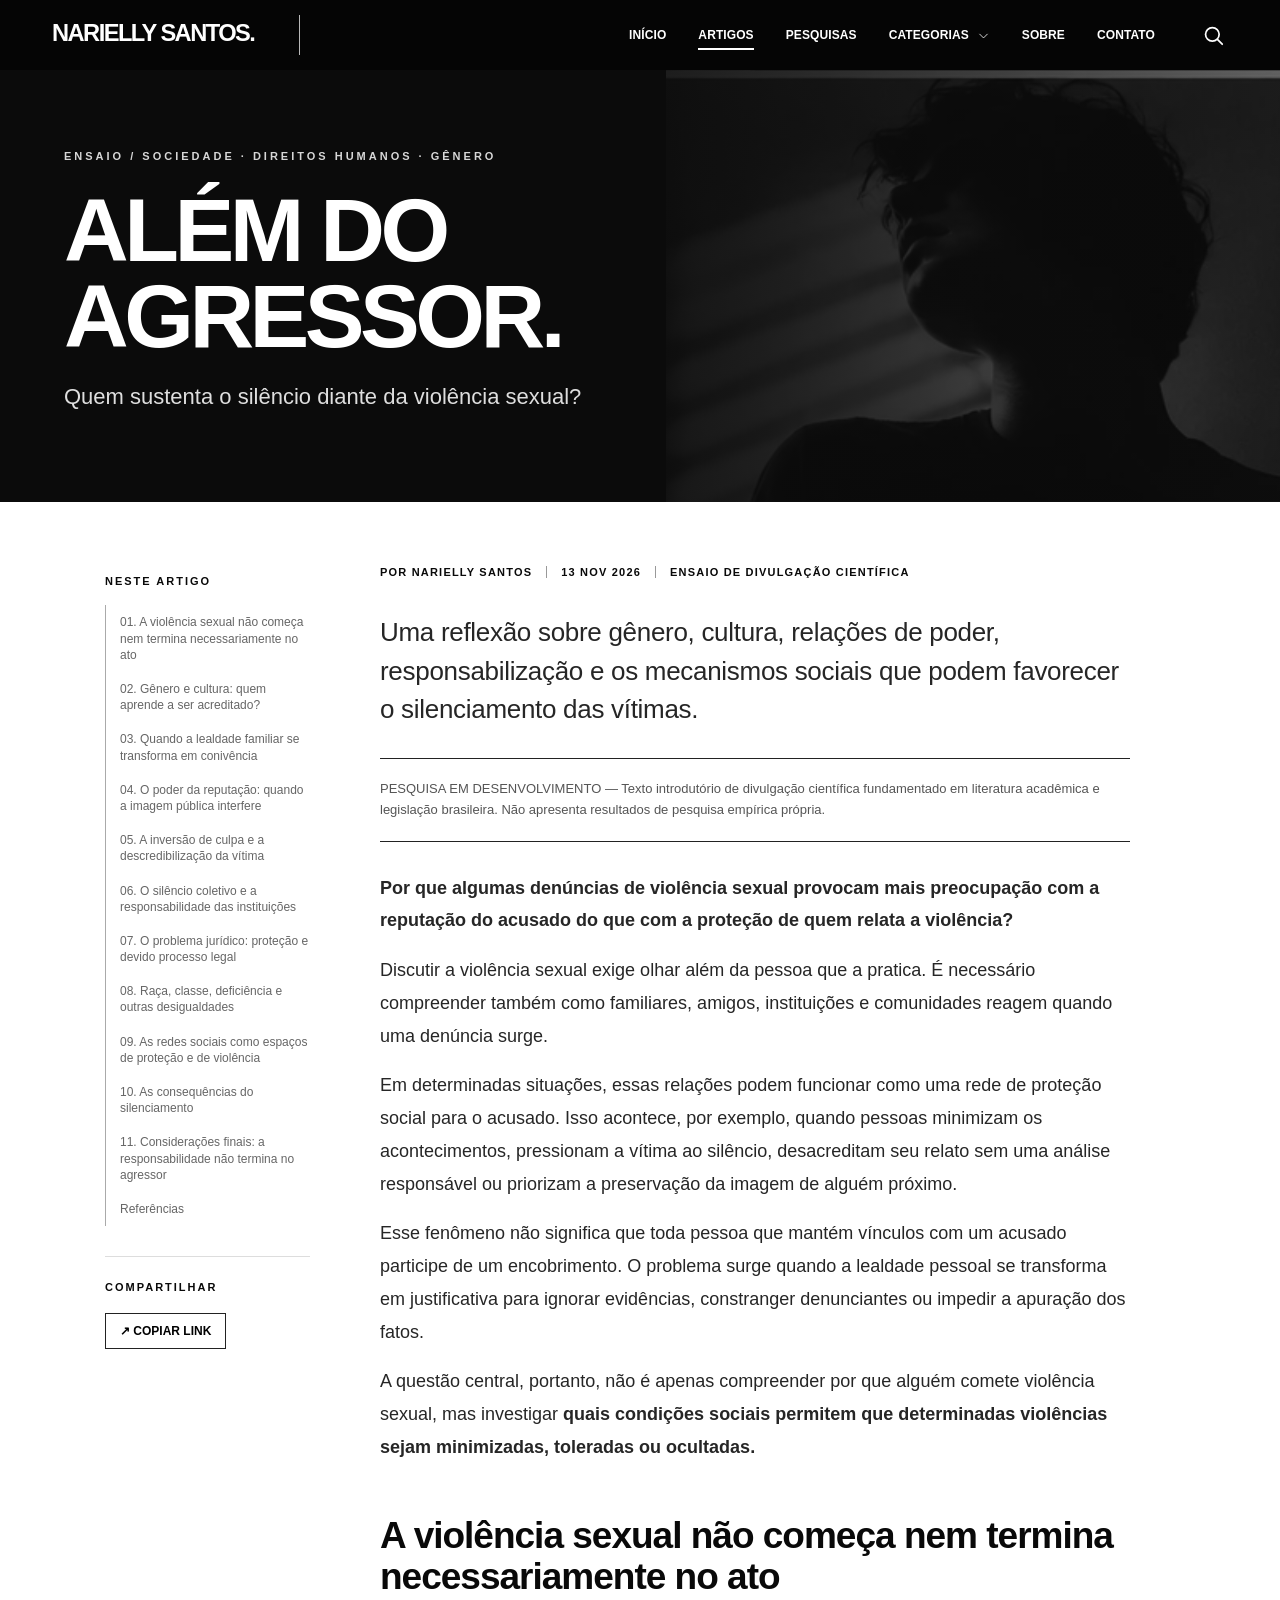
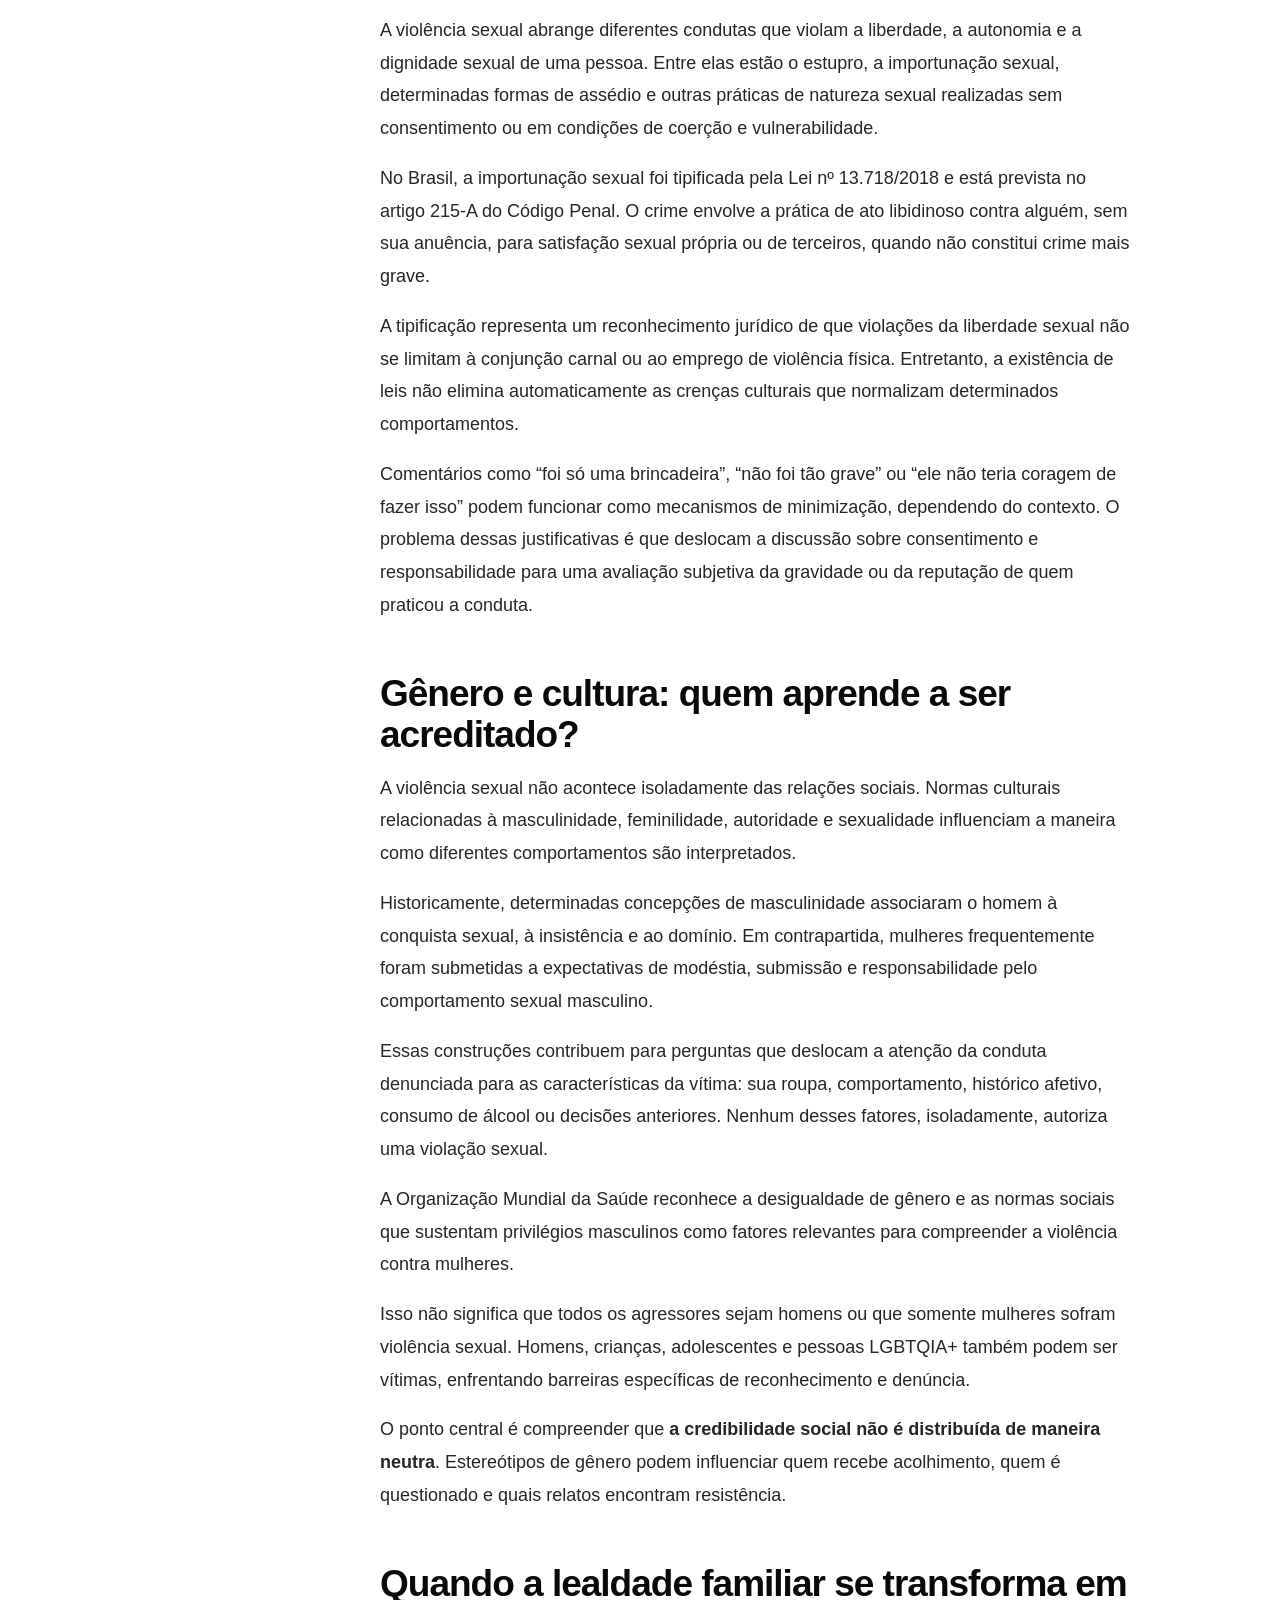
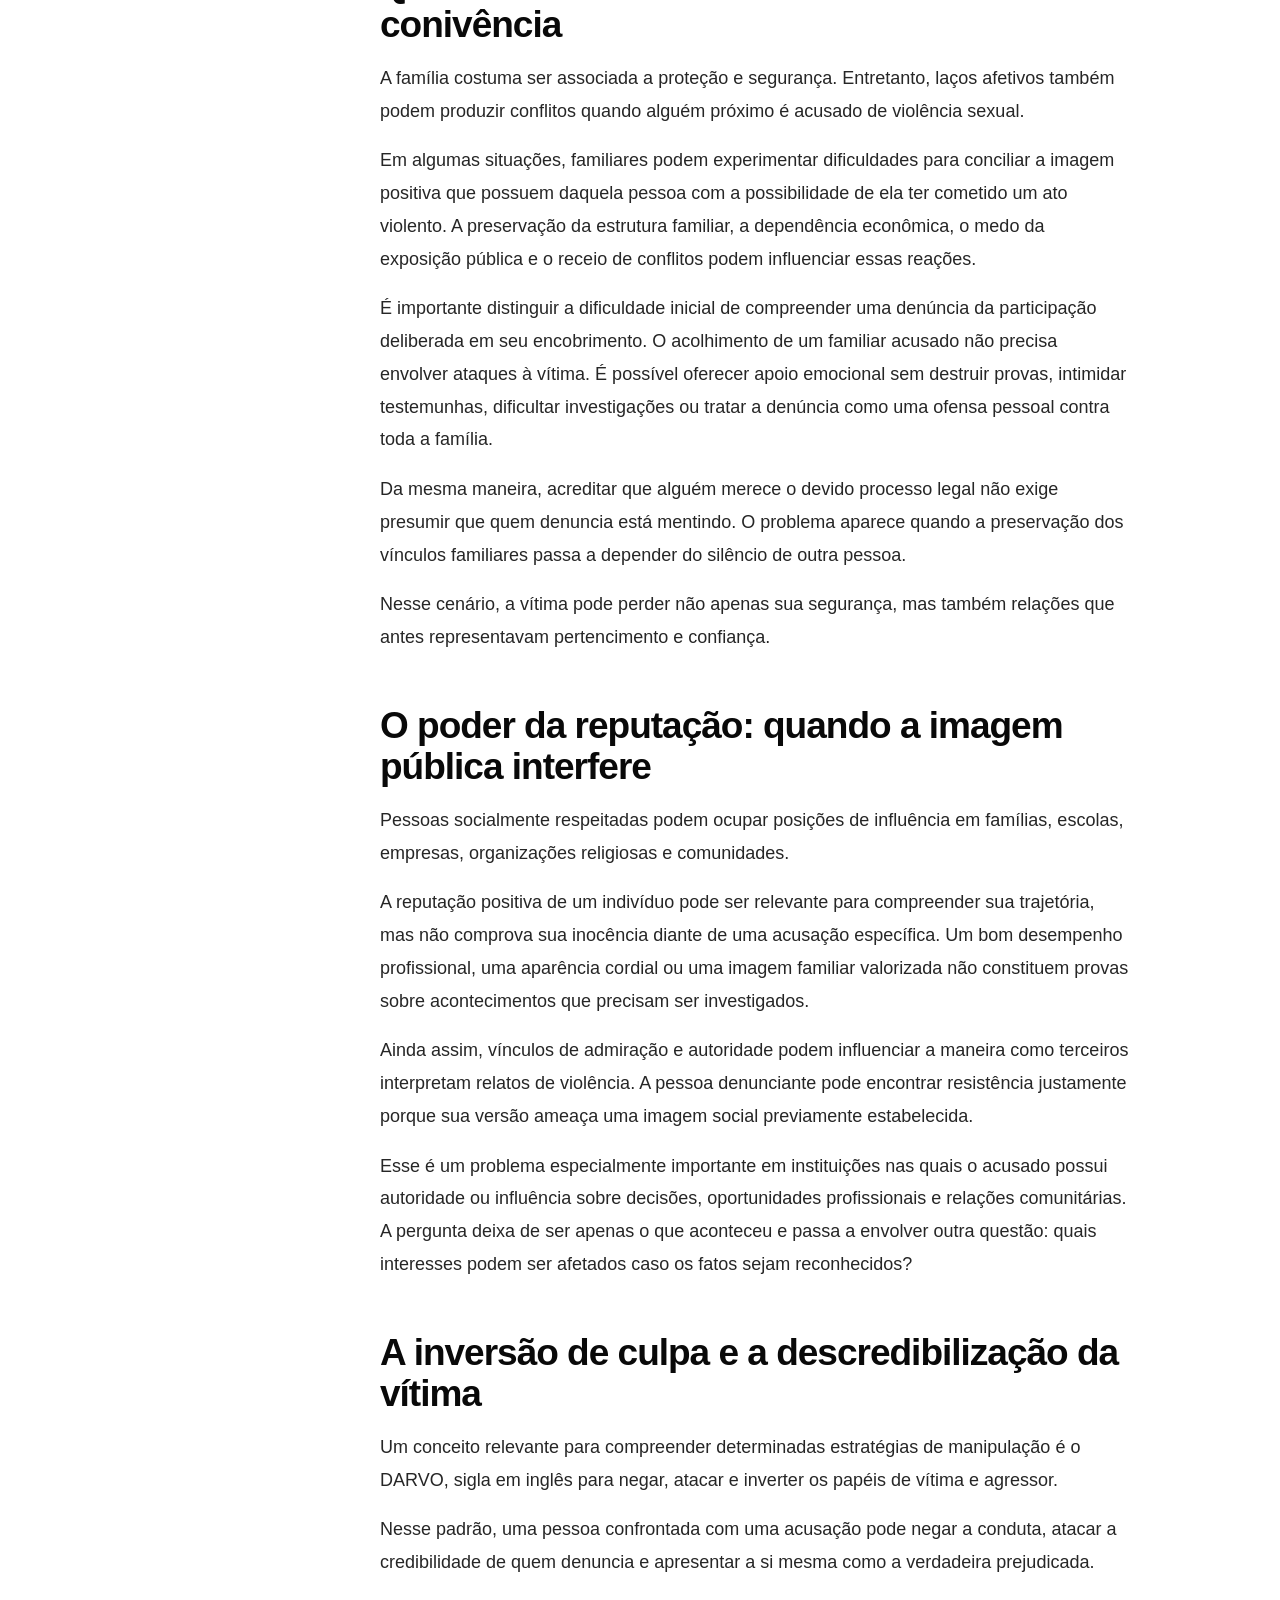
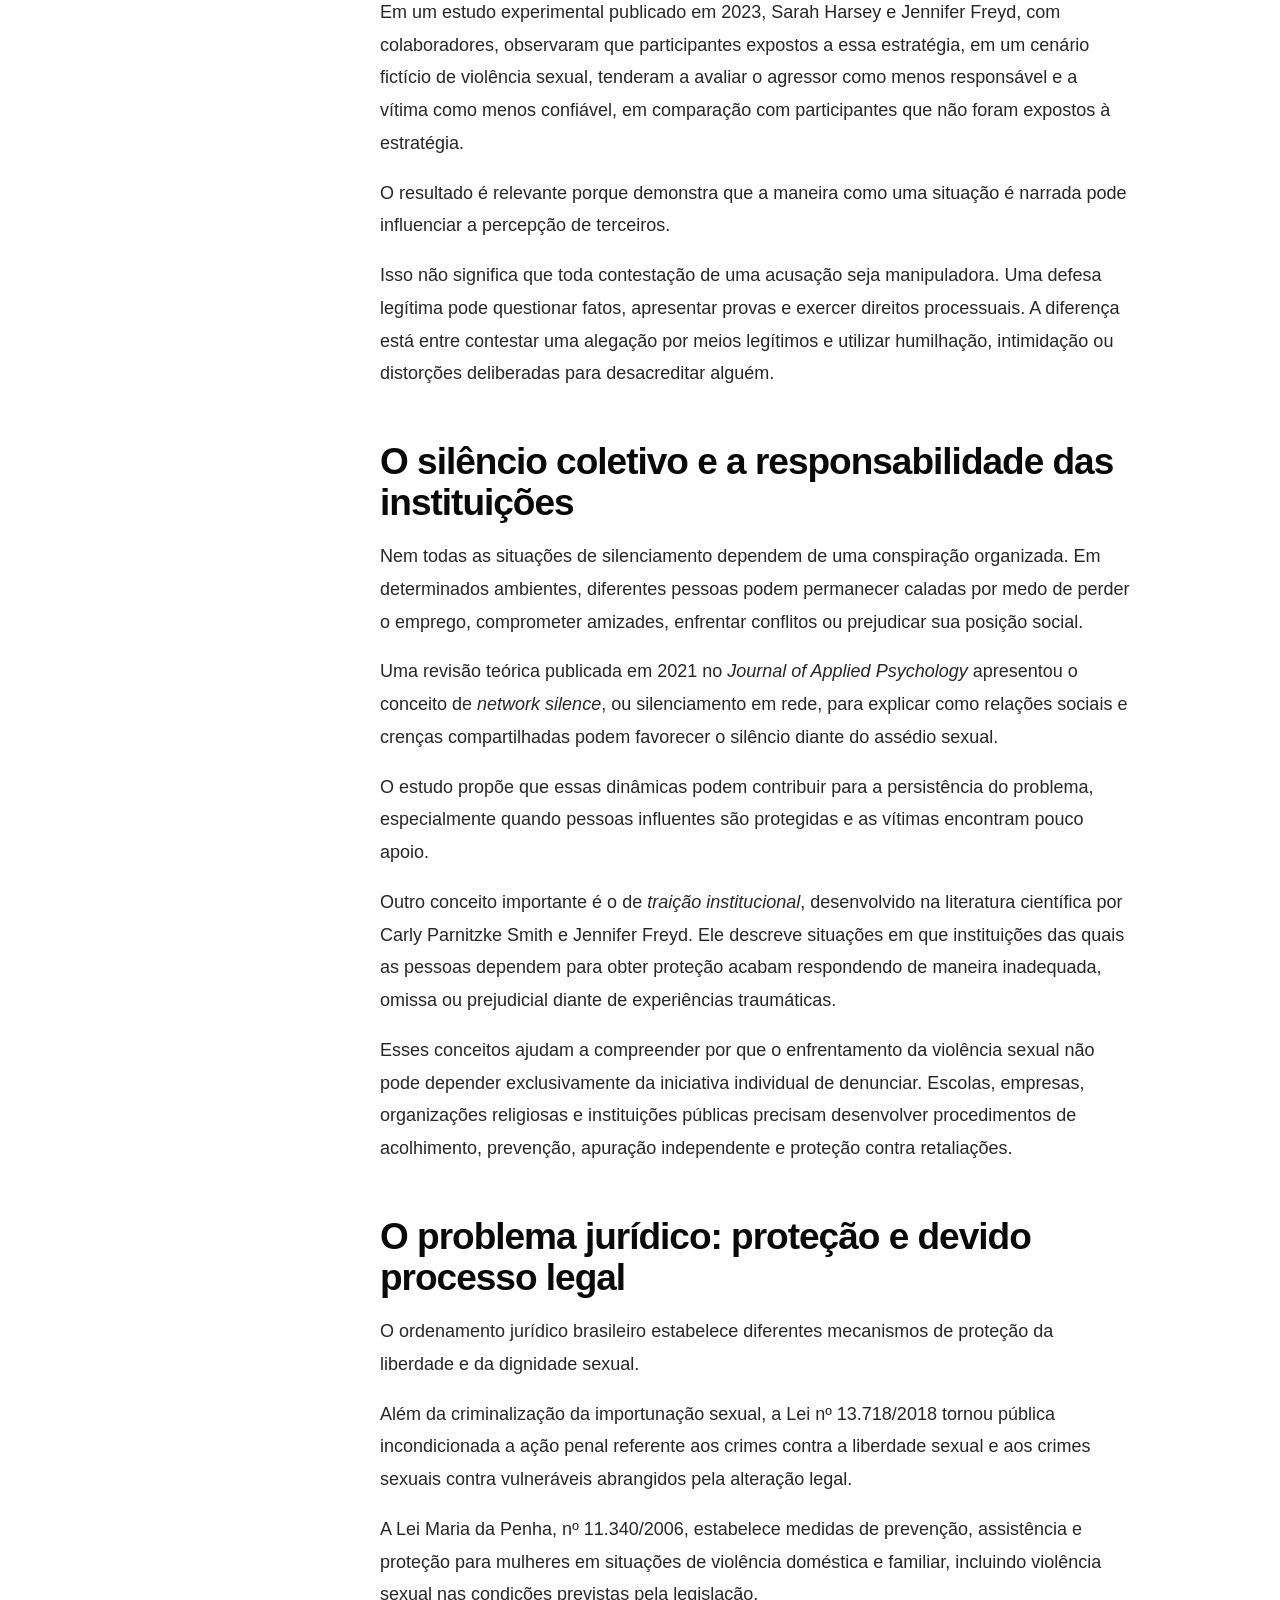
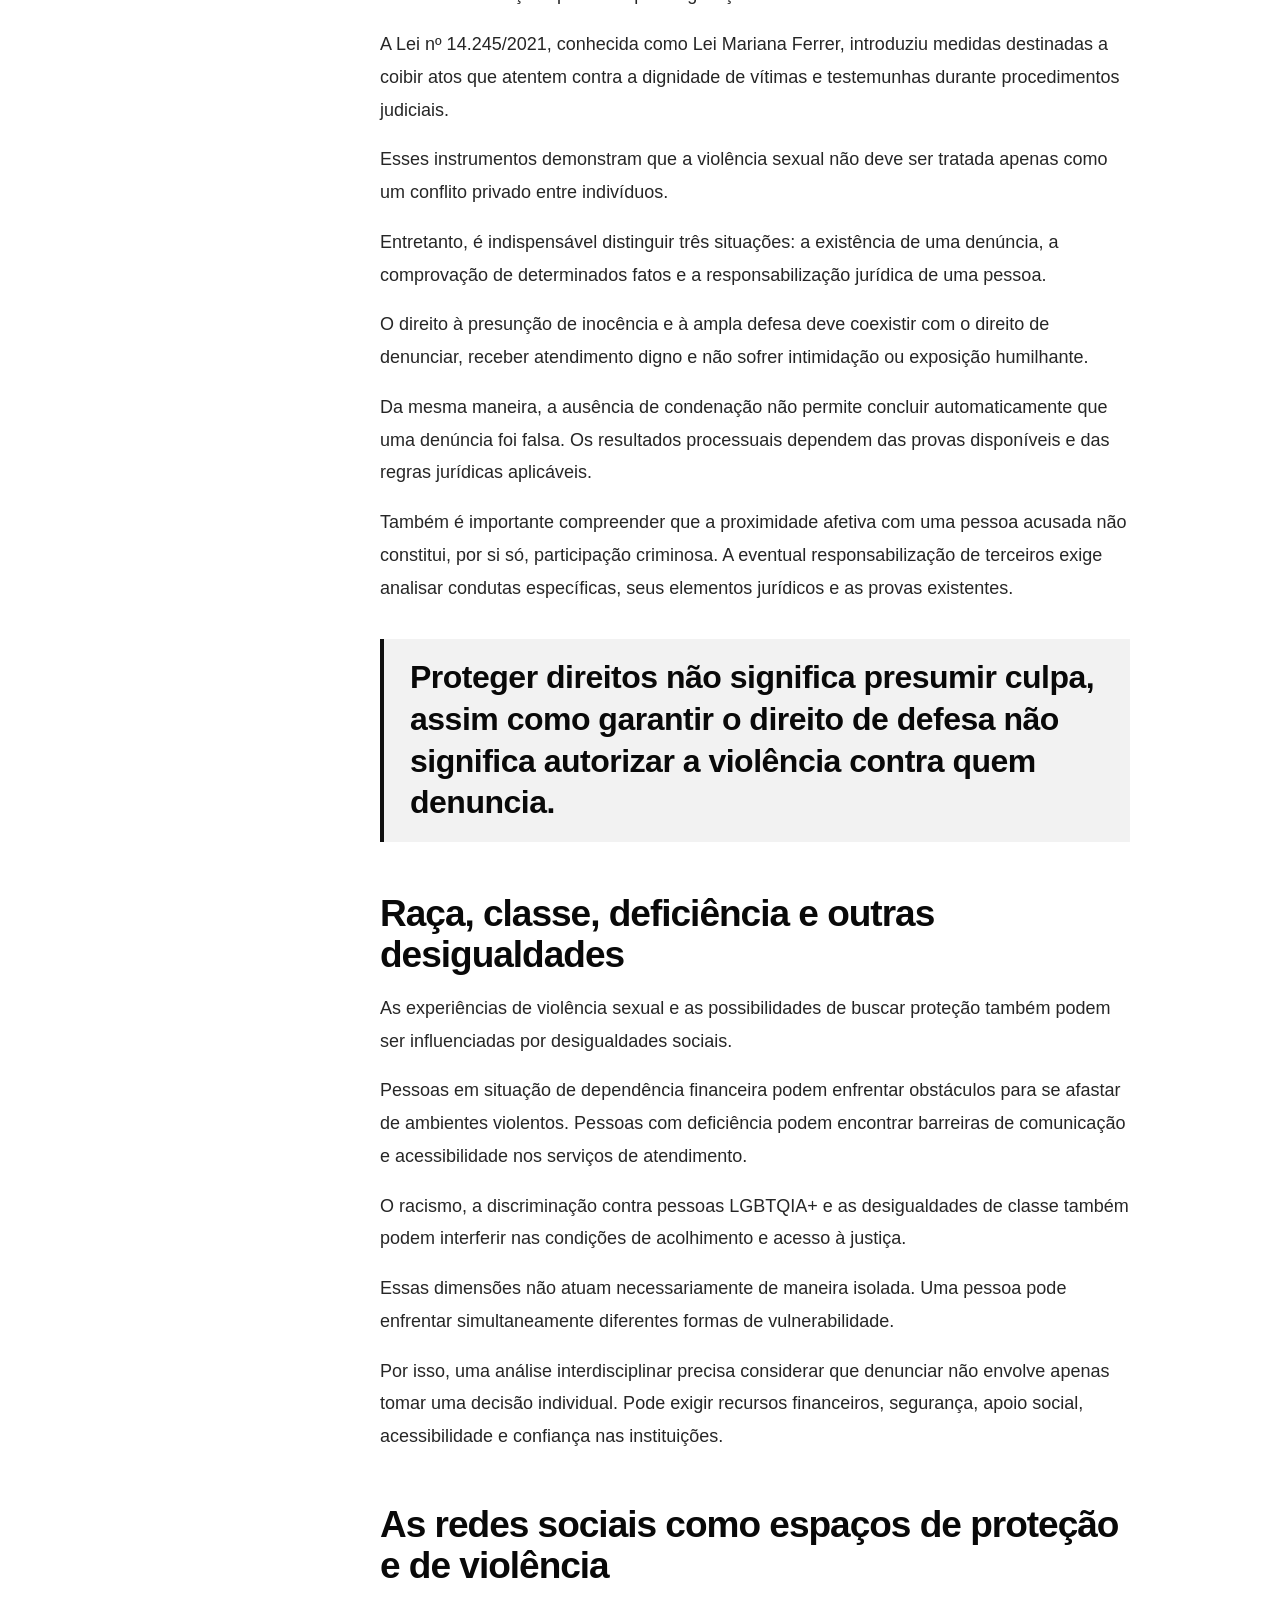
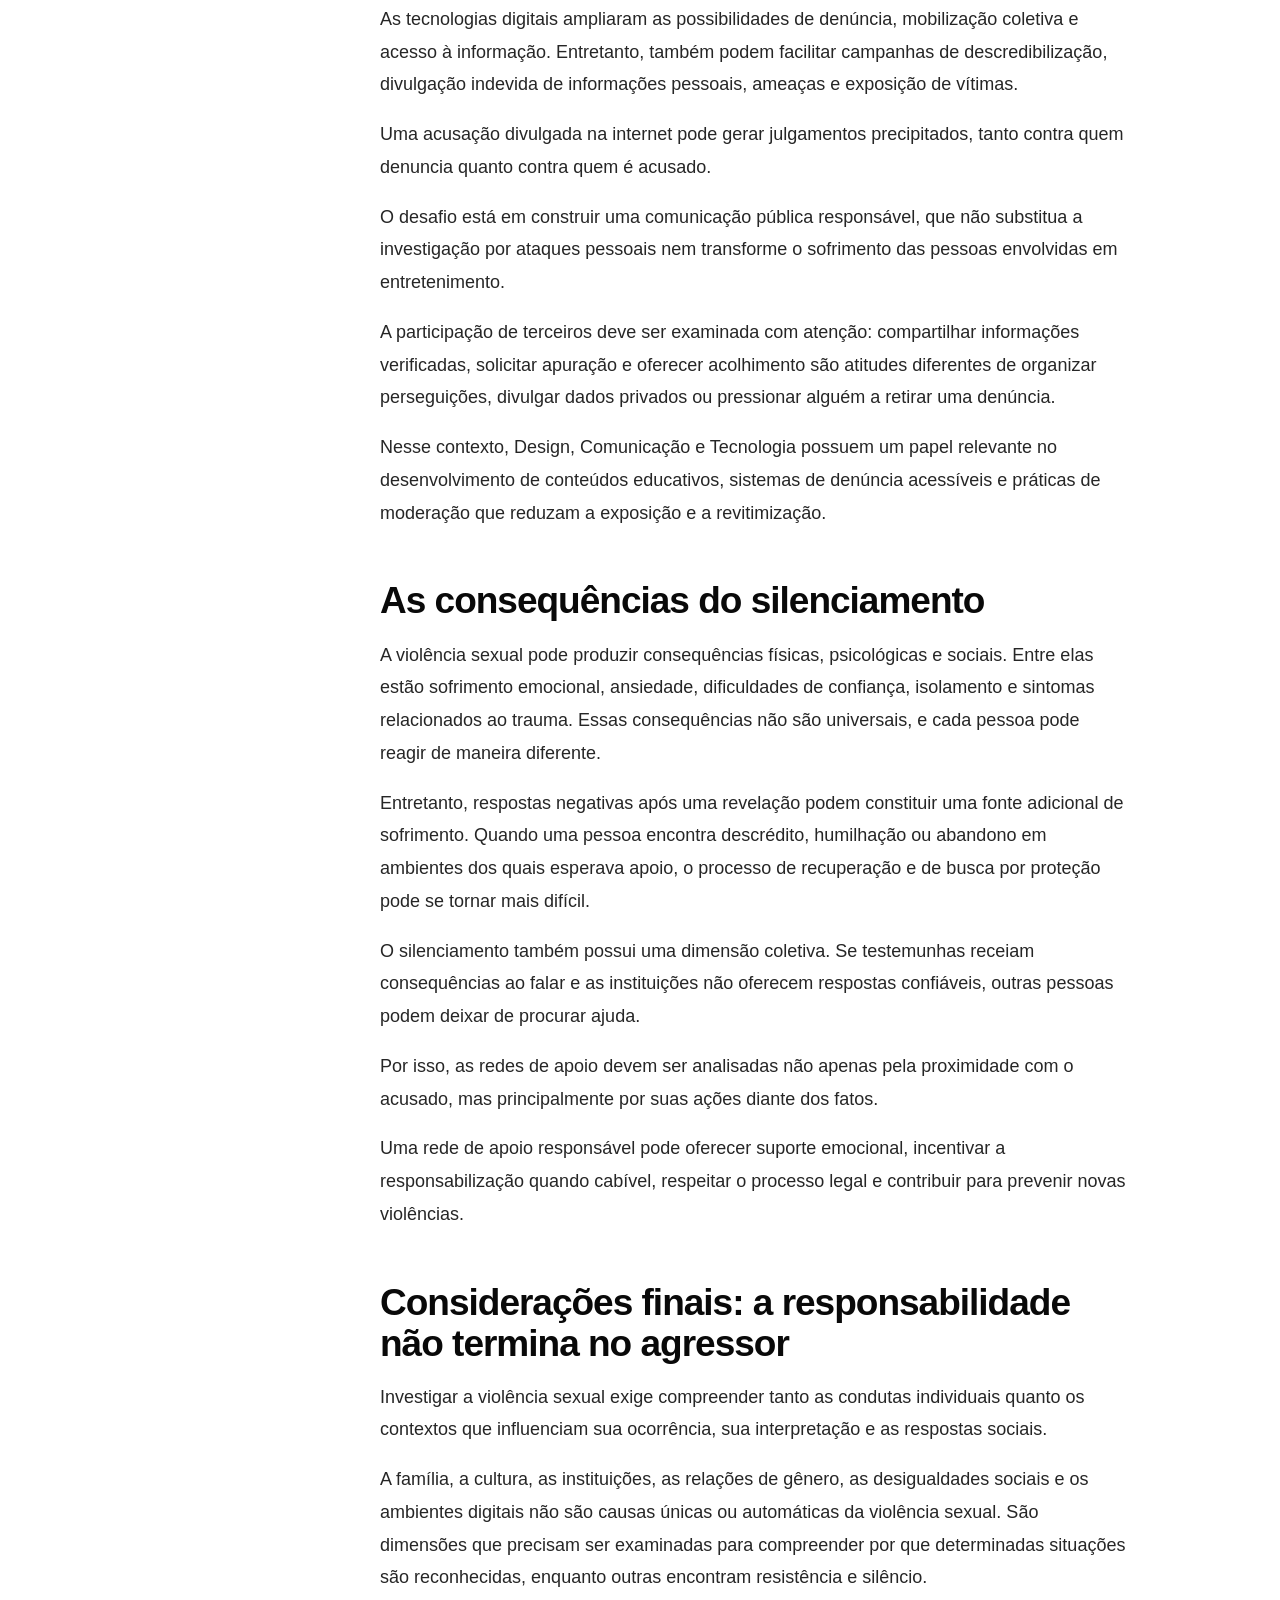
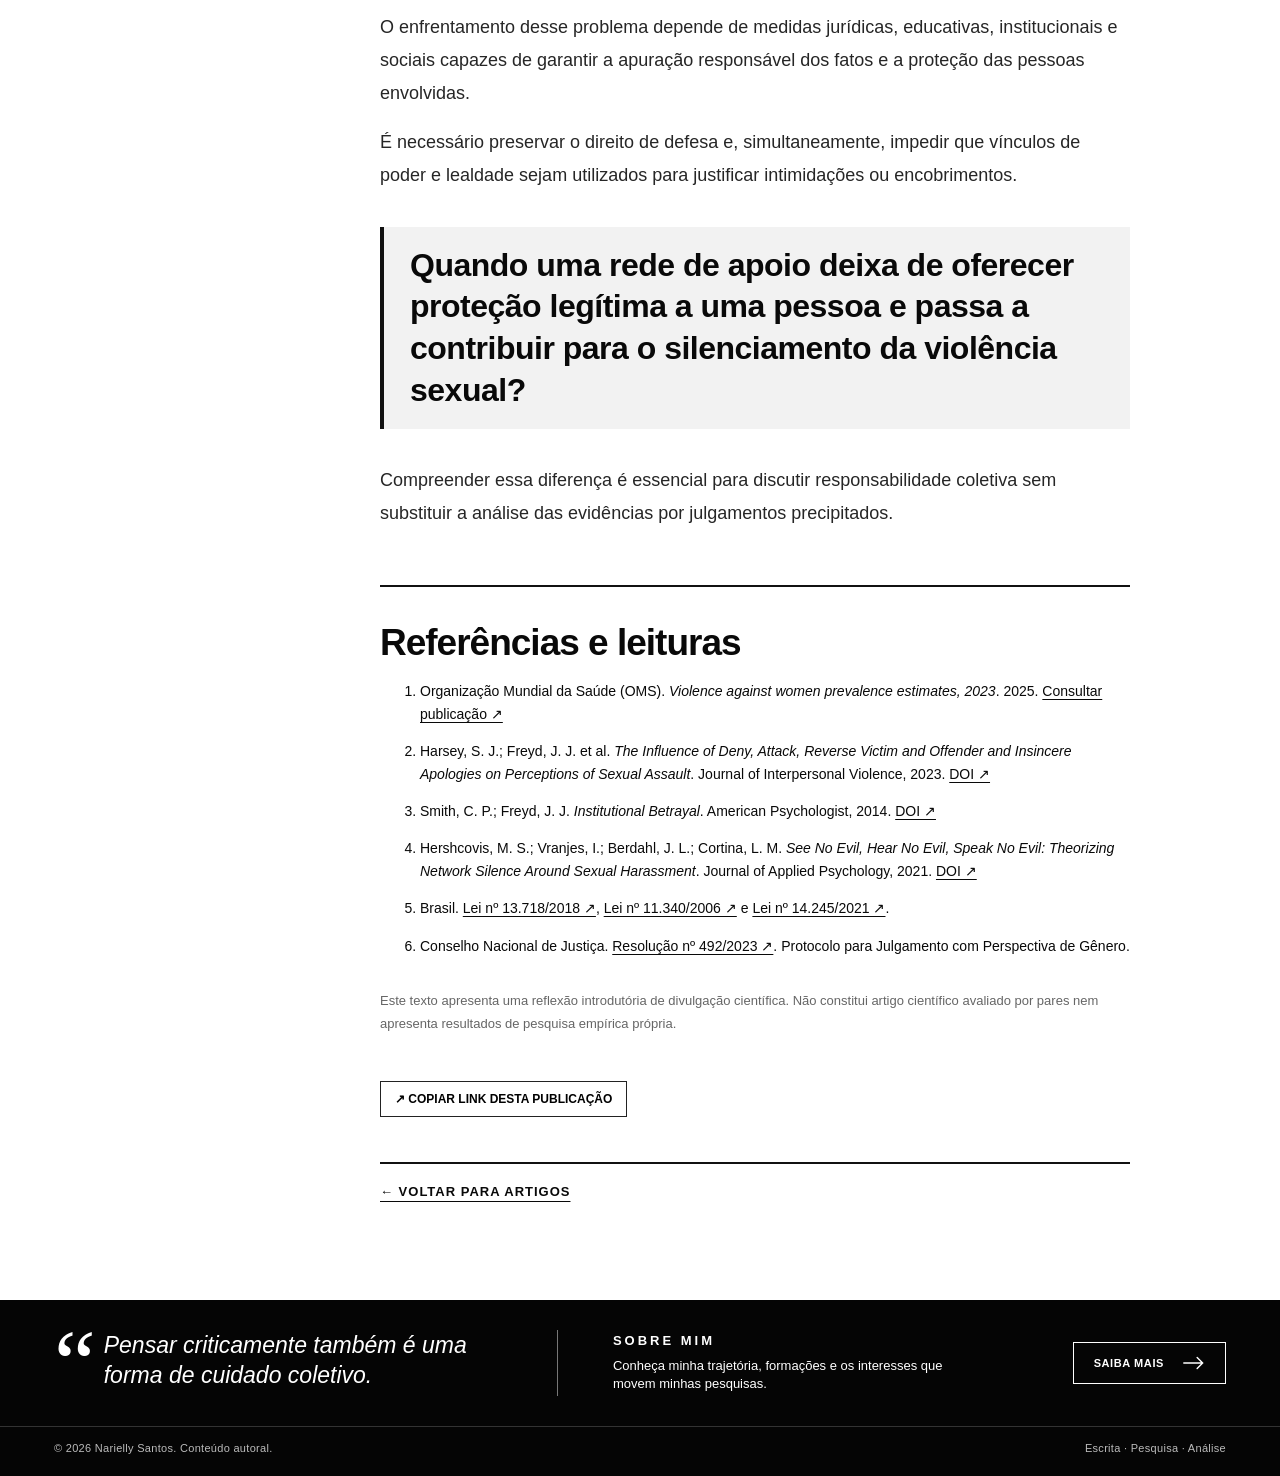
==== index.html @ 36451a7d "Add files via upload" ====
<!DOCTYPE html>

<html lang="pt-BR"><head><meta charset="utf-8"/><meta content="width=device-width, initial-scale=1" name="viewport"/>
<meta content="Ensaio autoral sobre violência sexual, gênero, cultura, redes sociais de conivência, silenciamento e direitos humanos." name="description"/><meta content="#050505" name="theme-color"/>
<meta content="article" property="og:type"/><meta content="Além do agressor: quem sustenta o silêncio? — Narielly Santos" property="og:title"/><meta content="Ensaio autoral sobre violência sexual, gênero, cultura, redes sociais de conivência, silenciamento e direitos humanos." property="og:description"/>
<title>Além do agressor: quem sustenta o silêncio? — Narielly Santos</title><link href="../../assets/style.css" rel="stylesheet"/>
</head><body data-root="../../"><a class="skip-link" href="#main">Pular para o conteúdo</a>
<header class="site-header"><div class="header-inner"><a aria-label="Narielly Santos, página inicial" class="brand" href="../../index.html">NARIELLY SANTOS.</a>
<nav aria-label="Navegação principal" class="main-nav" data-nav=""><a href="../../index.html">INÍCIO</a>
<a aria-current="page" class="active" href="../../artigos/index.html">ARTIGOS</a>
<a href="../../pesquisas/index.html">PESQUISAS</a>
<div class="nav-dropdown"><button aria-expanded="false" aria-label="Abrir categorias" data-dropdown-toggle="" type="button">CATEGORIAS <svg aria-hidden="true" fill="none" stroke="currentColor" viewbox="0 0 16 16"><path d="m3 6 5 5 5-5"></path></svg></button>
<div class="dropdown-menu"><a href="../../artigos/index.html?tema=sociedade">SOCIEDADE</a><a href="../../artigos/index.html?tema=comportamento">COMPORTAMENTO</a><a href="../../artigos/index.html?tema=tecnologia">TECNOLOGIA</a><a href="../../artigos/index.html?tema=educacao">EDUCAÇÃO</a><a href="../../artigos/index.html?tema=direitos-humanos">DIREITOS HUMANOS</a></div></div>
<a href="../../sobre/index.html">SOBRE</a><a href="../../contato/index.html">CONTATO</a></nav>
<div class="header-actions"><button aria-label="Pesquisar no site" class="icon-button" data-search-open="" title="Pesquisar (/)" type="button"><svg aria-hidden="true" fill="none" stroke="currentColor" stroke-linecap="round" stroke-linejoin="round" viewbox="0 0 24 24"><circle cx="10.8" cy="10.8" r="7.1"></circle><path d="m16.1 16.1 5 5"></path></svg></button>
<button aria-expanded="false" aria-label="Abrir menu" class="icon-button mobile-menu" data-menu="" type="button"><svg aria-hidden="true" fill="none" stroke="currentColor" stroke-linecap="round" viewbox="0 0 24 24"><path d="M2 6h20M2 12h20M2 18h20"></path></svg></button></div></div></header>
<main id="main"><section class="inner-hero"><div aria-label="Imagem editorial em preto e branco" class="hero-image" role="img"></div><div class="inner-kicker">ENSAIO / SOCIEDADE · DIREITOS HUMANOS · GÊNERO</div><h1>ALÉM DO<br/>AGRESSOR.</h1><p>Quem sustenta o silêncio diante da violência sexual?</p></section>
<div class="article-layout"><aside aria-label="Sumário do artigo" class="article-aside"><span class="label">NESTE ARTIGO</span><nav class="toc"><a href="#alcance">01. A violência sexual não começa nem termina necessariamente no ato</a><a href="#genero">02. Gênero e cultura: quem aprende a ser acreditado?</a><a href="#familia">03. Quando a lealdade familiar se transforma em conivência</a><a href="#reputacao">04. O poder da reputação: quando a imagem pública interfere</a><a href="#inversao">05. A inversão de culpa e a descredibilização da vítima</a><a href="#instituicoes">06. O silêncio coletivo e a responsabilidade das instituições</a><a href="#juridico">07. O problema jurídico: proteção e devido processo legal</a><a href="#desigualdades">08. Raça, classe, deficiência e outras desigualdades</a><a href="#redes">09. As redes sociais como espaços de proteção e de violência</a><a href="#consequencias">10. As consequências do silenciamento</a><a href="#conclusao">11. Considerações finais: a responsabilidade não termina no agressor</a><a href="#bibliografia">Referências</a></nav><div class="share"><span class="label">COMPARTILHAR</span><br/><br/><button data-share="" type="button">↗ COPIAR LINK</button></div></aside><article class="article-body"><div class="article-meta"><span>POR NARIELLY SANTOS</span><span class="sep"></span><span>13 NOV 2026</span><span class="sep"></span><span>ENSAIO DE DIVULGAÇÃO CIENTÍFICA</span></div>
<p class="lead">Uma reflexão sobre gênero, cultura, relações de poder, responsabilização e os mecanismos sociais que podem favorecer o silenciamento das vítimas.</p>
<div class="article-note">PESQUISA EM DESENVOLVIMENTO — Texto introdutório de divulgação científica fundamentado em literatura acadêmica e legislação brasileira. Não apresenta resultados de pesquisa empírica própria.</div>
<p><strong>Por que algumas denúncias de violência sexual provocam mais preocupação com a reputação do acusado do que com a proteção de quem relata a violência?</strong></p>
<p>Discutir a violência sexual exige olhar além da pessoa que a pratica. É necessário compreender também como familiares, amigos, instituições e comunidades reagem quando uma denúncia surge.</p>
<p>Em determinadas situações, essas relações podem funcionar como uma rede de proteção social para o acusado. Isso acontece, por exemplo, quando pessoas minimizam os acontecimentos, pressionam a vítima ao silêncio, desacreditam seu relato sem uma análise responsável ou priorizam a preservação da imagem de alguém próximo.</p>
<p>Esse fenômeno não significa que toda pessoa que mantém vínculos com um acusado participe de um encobrimento. O problema surge quando a lealdade pessoal se transforma em justificativa para ignorar evidências, constranger denunciantes ou impedir a apuração dos fatos.</p>
<p>A questão central, portanto, não é apenas compreender por que alguém comete violência sexual, mas investigar <strong>quais condições sociais permitem que determinadas violências sejam minimizadas, toleradas ou ocultadas.</strong></p><section id="alcance"><h2>A violência sexual não começa nem termina necessariamente no ato</h2><p>A violência sexual abrange diferentes condutas que violam a liberdade, a autonomia e a dignidade sexual de uma pessoa. Entre elas estão o estupro, a importunação sexual, determinadas formas de assédio e outras práticas de natureza sexual realizadas sem consentimento ou em condições de coerção e vulnerabilidade.</p>
<p>No Brasil, a importunação sexual foi tipificada pela Lei nº 13.718/2018 e está prevista no artigo 215-A do Código Penal. O crime envolve a prática de ato libidinoso contra alguém, sem sua anuência, para satisfação sexual própria ou de terceiros, quando não constitui crime mais grave.</p>
<p>A tipificação representa um reconhecimento jurídico de que violações da liberdade sexual não se limitam à conjunção carnal ou ao emprego de violência física. Entretanto, a existência de leis não elimina automaticamente as crenças culturais que normalizam determinados comportamentos.</p>
<p>Comentários como “foi só uma brincadeira”, “não foi tão grave” ou “ele não teria coragem de fazer isso” podem funcionar como mecanismos de minimização, dependendo do contexto. O problema dessas justificativas é que deslocam a discussão sobre consentimento e responsabilidade para uma avaliação subjetiva da gravidade ou da reputação de quem praticou a conduta.</p></section><section id="genero"><h2>Gênero e cultura: quem aprende a ser acreditado?</h2><p>A violência sexual não acontece isoladamente das relações sociais. Normas culturais relacionadas à masculinidade, feminilidade, autoridade e sexualidade influenciam a maneira como diferentes comportamentos são interpretados.</p>
<p>Historicamente, determinadas concepções de masculinidade associaram o homem à conquista sexual, à insistência e ao domínio. Em contrapartida, mulheres frequentemente foram submetidas a expectativas de modéstia, submissão e responsabilidade pelo comportamento sexual masculino.</p>
<p>Essas construções contribuem para perguntas que deslocam a atenção da conduta denunciada para as características da vítima: sua roupa, comportamento, histórico afetivo, consumo de álcool ou decisões anteriores. Nenhum desses fatores, isoladamente, autoriza uma violação sexual.</p>
<p>A Organização Mundial da Saúde reconhece a desigualdade de gênero e as normas sociais que sustentam privilégios masculinos como fatores relevantes para compreender a violência contra mulheres.</p>
<p>Isso não significa que todos os agressores sejam homens ou que somente mulheres sofram violência sexual. Homens, crianças, adolescentes e pessoas LGBTQIA+ também podem ser vítimas, enfrentando barreiras específicas de reconhecimento e denúncia.</p>
<p>O ponto central é compreender que <strong>a credibilidade social não é distribuída de maneira neutra</strong>. Estereótipos de gênero podem influenciar quem recebe acolhimento, quem é questionado e quais relatos encontram resistência.</p></section><section id="familia"><h2>Quando a lealdade familiar se transforma em conivência</h2><p>A família costuma ser associada a proteção e segurança. Entretanto, laços afetivos também podem produzir conflitos quando alguém próximo é acusado de violência sexual.</p>
<p>Em algumas situações, familiares podem experimentar dificuldades para conciliar a imagem positiva que possuem daquela pessoa com a possibilidade de ela ter cometido um ato violento. A preservação da estrutura familiar, a dependência econômica, o medo da exposição pública e o receio de conflitos podem influenciar essas reações.</p>
<p>É importante distinguir a dificuldade inicial de compreender uma denúncia da participação deliberada em seu encobrimento. O acolhimento de um familiar acusado não precisa envolver ataques à vítima. É possível oferecer apoio emocional sem destruir provas, intimidar testemunhas, dificultar investigações ou tratar a denúncia como uma ofensa pessoal contra toda a família.</p>
<p>Da mesma maneira, acreditar que alguém merece o devido processo legal não exige presumir que quem denuncia está mentindo. O problema aparece quando a preservação dos vínculos familiares passa a depender do silêncio de outra pessoa.</p>
<p>Nesse cenário, a vítima pode perder não apenas sua segurança, mas também relações que antes representavam pertencimento e confiança.</p></section><section id="reputacao"><h2>O poder da reputação: quando a imagem pública interfere</h2><p>Pessoas socialmente respeitadas podem ocupar posições de influência em famílias, escolas, empresas, organizações religiosas e comunidades.</p>
<p>A reputação positiva de um indivíduo pode ser relevante para compreender sua trajetória, mas não comprova sua inocência diante de uma acusação específica. Um bom desempenho profissional, uma aparência cordial ou uma imagem familiar valorizada não constituem provas sobre acontecimentos que precisam ser investigados.</p>
<p>Ainda assim, vínculos de admiração e autoridade podem influenciar a maneira como terceiros interpretam relatos de violência. A pessoa denunciante pode encontrar resistência justamente porque sua versão ameaça uma imagem social previamente estabelecida.</p>
<p>Esse é um problema especialmente importante em instituições nas quais o acusado possui autoridade ou influência sobre decisões, oportunidades profissionais e relações comunitárias. A pergunta deixa de ser apenas o que aconteceu e passa a envolver outra questão: quais interesses podem ser afetados caso os fatos sejam reconhecidos?</p></section><section id="inversao"><h2>A inversão de culpa e a descredibilização da vítima</h2><p>Um conceito relevante para compreender determinadas estratégias de manipulação é o DARVO, sigla em inglês para negar, atacar e inverter os papéis de vítima e agressor.</p>
<p>Nesse padrão, uma pessoa confrontada com uma acusação pode negar a conduta, atacar a credibilidade de quem denuncia e apresentar a si mesma como a verdadeira prejudicada.</p>
<p>Em um estudo experimental publicado em 2023, Sarah Harsey e Jennifer Freyd, com colaboradores, observaram que participantes expostos a essa estratégia, em um cenário fictício de violência sexual, tenderam a avaliar o agressor como menos responsável e a vítima como menos confiável, em comparação com participantes que não foram expostos à estratégia.</p>
<p>O resultado é relevante porque demonstra que a maneira como uma situação é narrada pode influenciar a percepção de terceiros.</p>
<p>Isso não significa que toda contestação de uma acusação seja manipuladora. Uma defesa legítima pode questionar fatos, apresentar provas e exercer direitos processuais. A diferença está entre contestar uma alegação por meios legítimos e utilizar humilhação, intimidação ou distorções deliberadas para desacreditar alguém.</p></section><section id="instituicoes"><h2>O silêncio coletivo e a responsabilidade das instituições</h2><p>Nem todas as situações de silenciamento dependem de uma conspiração organizada. Em determinados ambientes, diferentes pessoas podem permanecer caladas por medo de perder o emprego, comprometer amizades, enfrentar conflitos ou prejudicar sua posição social.</p>
<p>Uma revisão teórica publicada em 2021 no <em>Journal of Applied Psychology</em> apresentou o conceito de <em>network silence</em>, ou silenciamento em rede, para explicar como relações sociais e crenças compartilhadas podem favorecer o silêncio diante do assédio sexual.</p>
<p>O estudo propõe que essas dinâmicas podem contribuir para a persistência do problema, especialmente quando pessoas influentes são protegidas e as vítimas encontram pouco apoio.</p>
<p>Outro conceito importante é o de <em>traição institucional</em>, desenvolvido na literatura científica por Carly Parnitzke Smith e Jennifer Freyd. Ele descreve situações em que instituições das quais as pessoas dependem para obter proteção acabam respondendo de maneira inadequada, omissa ou prejudicial diante de experiências traumáticas.</p>
<p>Esses conceitos ajudam a compreender por que o enfrentamento da violência sexual não pode depender exclusivamente da iniciativa individual de denunciar. Escolas, empresas, organizações religiosas e instituições públicas precisam desenvolver procedimentos de acolhimento, prevenção, apuração independente e proteção contra retaliações.</p></section><section id="juridico"><h2>O problema jurídico: proteção e devido processo legal</h2><p>O ordenamento jurídico brasileiro estabelece diferentes mecanismos de proteção da liberdade e da dignidade sexual.</p>
<p>Além da criminalização da importunação sexual, a Lei nº 13.718/2018 tornou pública incondicionada a ação penal referente aos crimes contra a liberdade sexual e aos crimes sexuais contra vulneráveis abrangidos pela alteração legal.</p>
<p>A Lei Maria da Penha, nº 11.340/2006, estabelece medidas de prevenção, assistência e proteção para mulheres em situações de violência doméstica e familiar, incluindo violência sexual nas condições previstas pela legislação.</p>
<p>A Lei nº 14.245/2021, conhecida como Lei Mariana Ferrer, introduziu medidas destinadas a coibir atos que atentem contra a dignidade de vítimas e testemunhas durante procedimentos judiciais.</p>
<p>Esses instrumentos demonstram que a violência sexual não deve ser tratada apenas como um conflito privado entre indivíduos.</p>
<p>Entretanto, é indispensável distinguir três situações: a existência de uma denúncia, a comprovação de determinados fatos e a responsabilização jurídica de uma pessoa.</p>
<p>O direito à presunção de inocência e à ampla defesa deve coexistir com o direito de denunciar, receber atendimento digno e não sofrer intimidação ou exposição humilhante.</p>
<p>Da mesma maneira, a ausência de condenação não permite concluir automaticamente que uma denúncia foi falsa. Os resultados processuais dependem das provas disponíveis e das regras jurídicas aplicáveis.</p>
<p>Também é importante compreender que a proximidade afetiva com uma pessoa acusada não constitui, por si só, participação criminosa. A eventual responsabilização de terceiros exige analisar condutas específicas, seus elementos jurídicos e as provas existentes.</p>
<blockquote>Proteger direitos não significa presumir culpa, assim como garantir o direito de defesa não significa autorizar a violência contra quem denuncia.</blockquote></section><section id="desigualdades"><h2>Raça, classe, deficiência e outras desigualdades</h2><p>As experiências de violência sexual e as possibilidades de buscar proteção também podem ser influenciadas por desigualdades sociais.</p>
<p>Pessoas em situação de dependência financeira podem enfrentar obstáculos para se afastar de ambientes violentos. Pessoas com deficiência podem encontrar barreiras de comunicação e acessibilidade nos serviços de atendimento.</p>
<p>O racismo, a discriminação contra pessoas LGBTQIA+ e as desigualdades de classe também podem interferir nas condições de acolhimento e acesso à justiça.</p>
<p>Essas dimensões não atuam necessariamente de maneira isolada. Uma pessoa pode enfrentar simultaneamente diferentes formas de vulnerabilidade.</p>
<p>Por isso, uma análise interdisciplinar precisa considerar que denunciar não envolve apenas tomar uma decisão individual. Pode exigir recursos financeiros, segurança, apoio social, acessibilidade e confiança nas instituições.</p></section><section id="redes"><h2>As redes sociais como espaços de proteção e de violência</h2><p>As tecnologias digitais ampliaram as possibilidades de denúncia, mobilização coletiva e acesso à informação. Entretanto, também podem facilitar campanhas de descredibilização, divulgação indevida de informações pessoais, ameaças e exposição de vítimas.</p>
<p>Uma acusação divulgada na internet pode gerar julgamentos precipitados, tanto contra quem denuncia quanto contra quem é acusado.</p>
<p>O desafio está em construir uma comunicação pública responsável, que não substitua a investigação por ataques pessoais nem transforme o sofrimento das pessoas envolvidas em entretenimento.</p>
<p>A participação de terceiros deve ser examinada com atenção: compartilhar informações verificadas, solicitar apuração e oferecer acolhimento são atitudes diferentes de organizar perseguições, divulgar dados privados ou pressionar alguém a retirar uma denúncia.</p>
<p>Nesse contexto, Design, Comunicação e Tecnologia possuem um papel relevante no desenvolvimento de conteúdos educativos, sistemas de denúncia acessíveis e práticas de moderação que reduzam a exposição e a revitimização.</p></section><section id="consequencias"><h2>As consequências do silenciamento</h2><p>A violência sexual pode produzir consequências físicas, psicológicas e sociais. Entre elas estão sofrimento emocional, ansiedade, dificuldades de confiança, isolamento e sintomas relacionados ao trauma. Essas consequências não são universais, e cada pessoa pode reagir de maneira diferente.</p>
<p>Entretanto, respostas negativas após uma revelação podem constituir uma fonte adicional de sofrimento. Quando uma pessoa encontra descrédito, humilhação ou abandono em ambientes dos quais esperava apoio, o processo de recuperação e de busca por proteção pode se tornar mais difícil.</p>
<p>O silenciamento também possui uma dimensão coletiva. Se testemunhas receiam consequências ao falar e as instituições não oferecem respostas confiáveis, outras pessoas podem deixar de procurar ajuda.</p>
<p>Por isso, as redes de apoio devem ser analisadas não apenas pela proximidade com o acusado, mas principalmente por suas ações diante dos fatos.</p>
<p>Uma rede de apoio responsável pode oferecer suporte emocional, incentivar a responsabilização quando cabível, respeitar o processo legal e contribuir para prevenir novas violências.</p></section><section id="conclusao"><h2>Considerações finais: a responsabilidade não termina no agressor</h2><p>Investigar a violência sexual exige compreender tanto as condutas individuais quanto os contextos que influenciam sua ocorrência, sua interpretação e as respostas sociais.</p>
<p>A família, a cultura, as instituições, as relações de gênero, as desigualdades sociais e os ambientes digitais não são causas únicas ou automáticas da violência sexual. São dimensões que precisam ser examinadas para compreender por que determinadas situações são reconhecidas, enquanto outras encontram resistência e silêncio.</p>
<p>O enfrentamento desse problema depende de medidas jurídicas, educativas, institucionais e sociais capazes de garantir a apuração responsável dos fatos e a proteção das pessoas envolvidas.</p>
<p>É necessário preservar o direito de defesa e, simultaneamente, impedir que vínculos de poder e lealdade sejam utilizados para justificar intimidações ou encobrimentos.</p>
<blockquote>Quando uma rede de apoio deixa de oferecer proteção legítima a uma pessoa e passa a contribuir para o silenciamento da violência sexual?</blockquote>
<p>Compreender essa diferença é essencial para discutir responsabilidade coletiva sem substituir a análise das evidências por julgamentos precipitados.</p></section><section id="bibliografia"><div class="references"><h2>Referências e leituras</h2><ol>
<li>Organização Mundial da Saúde (OMS). <em>Violence against women prevalence estimates, 2023</em>. 2025. <a href="https://www.who.int/publications/i/item/9789240116962" rel="noopener noreferrer" target="_blank">Consultar publicação ↗</a></li>
<li>Harsey, S. J.; Freyd, J. J. et al. <em>The Influence of Deny, Attack, Reverse Victim and Offender and Insincere Apologies on Perceptions of Sexual Assault</em>. Journal of Interpersonal Violence, 2023. <a href="https://doi.org/10.1177/08862605231169751" rel="noopener noreferrer" target="_blank">DOI ↗</a></li>
<li>Smith, C. P.; Freyd, J. J. <em>Institutional Betrayal</em>. American Psychologist, 2014. <a href="https://doi.org/10.1037/a0037564" rel="noopener noreferrer" target="_blank">DOI ↗</a></li>
<li>Hershcovis, M. S.; Vranjes, I.; Berdahl, J. L.; Cortina, L. M. <em>See No Evil, Hear No Evil, Speak No Evil: Theorizing Network Silence Around Sexual Harassment</em>. Journal of Applied Psychology, 2021. <a href="https://doi.org/10.1037/apl0000861" rel="noopener noreferrer" target="_blank">DOI ↗</a></li>
<li>Brasil. <a href="https://www.planalto.gov.br/ccivil_03/_ato2015-2018/2018/lei/l13718.htm" rel="noopener noreferrer" target="_blank">Lei nº 13.718/2018 ↗</a>, <a href="https://www.planalto.gov.br/ccivil_03/_ato2004-2006/2006/lei/l11340.htm" rel="noopener noreferrer" target="_blank">Lei nº 11.340/2006 ↗</a> e <a href="https://www.planalto.gov.br/ccivil_03/_ato2019-2022/2021/lei/l14245.htm" rel="noopener noreferrer" target="_blank">Lei nº 14.245/2021 ↗</a>.</li>
<li>Conselho Nacional de Justiça. <a href="https://atos.cnj.jus.br/atos/detalhar/4986" rel="noopener noreferrer" target="_blank">Resolução nº 492/2023 ↗</a>. Protocolo para Julgamento com Perspectiva de Gênero.</li>
</ol><p style="font-size:13px;color:#666">Este texto apresenta uma reflexão introdutória de divulgação científica. Não constitui artigo científico avaliado por pares nem apresenta resultados de pesquisa empírica própria.</p></div></section><div style="margin-top:45px"><button class="mobile-share" data-share="" type="button">↗ COPIAR LINK DESTA PUBLICAÇÃO</button></div>
<div style="margin-top:45px;border-top:2px solid #111;padding-top:18px"><a class="text-arrow" href="../../artigos/index.html">← VOLTAR PARA ARTIGOS</a></div></article></div></main>
<footer class="site-footer"><div class="footer-inner"><div class="footer-quote"><span aria-hidden="true" class="footer-quote-mark">“</span><em>Pensar criticamente também é uma forma de cuidado coletivo.</em></div><div class="footer-about"><h2>SOBRE MIM</h2><p>Conheça minha trajetória, formações e os interesses que movem minhas pesquisas.</p></div><a class="light-button" href="../../sobre/index.html">SAIBA MAIS <svg aria-hidden="true" fill="none" stroke="currentColor" stroke-linecap="round" viewbox="0 0 28 18"><path d="M1 9h24M18 2l7 7-7 7"></path></svg></a></div>
<div class="footer-bottom"><span>© <span data-year="">2026</span> Narielly Santos. Conteúdo autoral.</span><span>Escrita · Pesquisa · Análise</span></div></footer>
<div aria-hidden="true" aria-label="Pesquisa no site" aria-modal="true" class="search-modal" data-search-modal="" role="dialog"><div class="search-panel">
<div class="search-panel-top"><h2>BUSCAR PUBLICAÇÕES</h2><button aria-label="Fechar busca" class="icon-button" data-search-close="" style="color:#000;font-size:29px" type="button">×</button></div>
<label for="site-search" style="font-size:12px;color:#666">Pesquise por título ou assunto</label><input autocomplete="off" data-search-input="" id="site-search" placeholder="Violência sexual, tecnologia, sociedade..."/><div class="search-results" data-search-results=""></div></div></div>
<script defer="" src="../../assets/app.js"></script></body></html>
---- assets/style.css ----
:root{--ink:#090909;--paper:#f5f5f5;--white:#fff;--grey:#656565;--line:#d6d6d6;--soft:#ededed;--max:1320px}
*,*::before,*::after{box-sizing:border-box}
html{scroll-behavior:smooth;scroll-padding-top:82px}
body{margin:0;background:#fff;color:var(--ink);font-family:Arial,Helvetica,sans-serif;-webkit-font-smoothing:antialiased}
body.modal-open,body.nav-open{overflow:hidden}
a{color:inherit;text-decoration:none}
button,input,textarea{font:inherit}
button{cursor:pointer}
button:disabled{cursor:not-allowed}
::selection{background:#222;color:#fff}
:focus-visible{outline:3px solid #aaa;outline-offset:3px}
.skip-link{position:absolute;left:15px;top:-90px;z-index:100;background:#fff;color:#000;padding:10px 15px}
.skip-link:focus{top:10px}
.site-header{height:70px;background:#050505;color:white;position:relative;z-index:20}
.header-inner{height:100%;max-width:var(--max);margin:auto;padding:0 52px;display:flex;align-items:center;gap:36px}
.brand{font-size:clamp(16px,1.85vw,29px);font-weight:850;letter-spacing:-1.55px;white-space:nowrap;line-height:1}
.brand::after{content:"";display:inline-block;width:1px;height:40px;background:#b8b8b8;vertical-align:middle;margin-left:45px}
.main-nav{display:flex;align-items:center;gap:clamp(16px,2.5vw,36px);margin-left:auto;white-space:nowrap}
.main-nav>a,.nav-dropdown>button{padding:8px 0;border:0;background:none;color:inherit;font-size:12px;letter-spacing:.1px;font-weight:700;position:relative}
.main-nav>a::after,.nav-dropdown>button::after{content:"";height:2px;width:0;background:white;bottom:0;left:0;position:absolute;transition:width .18s}
.main-nav>a:hover::after,.main-nav>a.active::after,.nav-dropdown>button:hover::after{width:100%}
.nav-dropdown{position:relative}
.nav-dropdown>button{display:flex;align-items:center;gap:8px}
.nav-dropdown>button svg{width:13px;height:13px}
.dropdown-menu{display:none;position:absolute;right:-15px;top:33px;width:240px;background:#fff;color:#0a0a0a;border:1px solid #dadada;box-shadow:0 13px 35px #0003;padding:10px 0}
.nav-dropdown:focus-within .dropdown-menu,.nav-dropdown:hover .dropdown-menu,.nav-dropdown.open .dropdown-menu{display:block}
.dropdown-menu a{display:block;padding:10px 17px;font-size:12px;font-weight:650;letter-spacing:.8px}
.dropdown-menu a:hover,.search-result:hover{background:#eee}
.header-actions{display:flex;gap:21px;align-items:center;margin-left:8px}
.icon-button{color:inherit;border:0;background:none;display:inline-flex;align-items:center;justify-content:center;padding:3px}
.icon-button svg{width:23px;height:23px;stroke-width:1.8}
.mobile-menu{display:none}
.home-hero{height:530px;position:relative;background:linear-gradient(90deg,#1a1a1a,#222);color:#fff;overflow:hidden}
.hero-art{position:absolute;top:0;right:0;width:63%;height:100%;background-image:url('hero-portrait.webp');background-repeat:no-repeat;background-position:center 45%;background-size:cover;filter:grayscale(1)}
.home-hero::before{content:"";position:absolute;inset:0;z-index:1;background:linear-gradient(90deg,#181818 0%,#181818 28%,#181818e6 42%,#18181844 61%,transparent 82%)}
.hero-inner{max-width:var(--max);margin:auto;padding:0 72px;height:100%;position:relative;z-index:2;display:flex;flex-direction:column;justify-content:center;align-items:flex-start}
.eyebrow{font-size:12px;font-weight:500;letter-spacing:5px;text-transform:uppercase}
.home-hero h1{font-size:clamp(60px,7.8vw,110px);line-height:.82;font-weight:300;letter-spacing:-5px;margin:26px 0 28px;text-transform:uppercase}
.home-hero h1 strong{display:block;font-weight:900;letter-spacing:-6px}
.hero-rule{display:block;width:70px;height:4px;background:white}
.hero-description{font-size:clamp(17px,1.6vw,23px);max-width:465px;line-height:1.23;font-weight:400;margin:22px 0 30px}
.outline-button,.light-button{display:inline-flex;gap:19px;justify-content:center;align-items:center;min-height:54px;border:2px solid #fff;color:#fff;padding:12px 30px;text-transform:uppercase;font-weight:800;font-size:14px;letter-spacing:.6px;background:transparent;transition:color .15s,background .15s}
.outline-button:hover{background:white;color:#000}
.outline-button svg,.light-button svg{width:26px;height:18px;stroke-width:1.8}
.home-content{max-width:var(--max);margin:auto;padding:22px 42px 28px}
.feature-grid{display:grid;grid-template-columns:44% 1fr;gap:30px;align-items:stretch}
.feature-image{display:block;overflow:hidden;min-height:272px;background:#222}
.feature-image img{width:100%;height:100%;display:block;object-fit:cover;filter:grayscale(1);transition:transform .4s}
.feature-image:hover img{transform:scale(1.035)}
.feature-copy{min-width:0;padding:5px 25px 10px 0;display:flex;flex-direction:column}
.kicker{display:flex;align-items:center;gap:14px;letter-spacing:3px;font-size:11px;font-weight:750}
.kicker::after{content:"";width:46px;height:1px;background:#797979}
.feature-copy h2{font-size:clamp(30px,3.45vw,45px);line-height:.97;letter-spacing:-1.9px;margin:20px 0 12px;max-width:670px;font-weight:850}
.feature-copy p{font-size:16px;line-height:1.42;max-width:650px;margin:0}
.feature-meta{margin-top:auto;padding-top:22px;display:flex;align-items:center;gap:13px;flex-wrap:wrap;font-size:10px;letter-spacing:.6px;font-weight:650}
.feature-meta .meta-divider{height:15px;width:1px;background:#888}
.feature-arrow{font-size:37px;font-weight:300;margin-left:auto;line-height:1;transition:transform .2s}
.feature-arrow:hover{transform:translateX(8px)}
.topics{margin-top:32px}
.section-label{font-weight:850;letter-spacing:3px;font-size:16px;margin:0 0 15px;display:flex;gap:20px;align-items:center;text-transform:uppercase}
.section-label::after{content:"";height:2px;flex:1;background:#171717}
.topic-grid{display:grid;grid-template-columns:repeat(5,minmax(0,1fr));gap:7px}
.topic-card{height:202px;position:relative;overflow:hidden;background:#222;color:white;display:block}
.topic-card>img{width:100%;height:100%;object-fit:cover;filter:grayscale(1);transition:transform .3s,filter .3s}
.topic-card::after{content:"";position:absolute;inset:38% 0 0;background:linear-gradient(transparent,#050505db);pointer-events:none}
.topic-card span{position:absolute;bottom:21px;left:19px;z-index:2;font-size:clamp(15px,1.45vw,21px);font-weight:850;letter-spacing:-.55px;text-transform:uppercase;line-height:1.05;text-shadow:0 1px 4px #0007}
.topic-card span::after{content:"";display:block;margin-top:10px;height:3px;width:32px;background:white}
.topic-card:hover img{transform:scale(1.08);filter:grayscale(1) brightness(.78)}
.site-footer{background:#050505;color:#fff}
.footer-inner{max-width:var(--max);margin:auto;display:grid;grid-template-columns:43% 1fr auto;gap:55px;align-items:center;padding:30px 54px}
.footer-quote{display:flex;gap:21px;align-items:flex-start;min-width:0;border-right:1px solid #777;padding-right:35px}
.footer-quote-mark{font-family:Georgia,serif;font-size:94px;line-height:.7;letter-spacing:-13px}
.footer-quote em{font-size:clamp(16px,1.8vw,23px);line-height:1.32;font-weight:350;max-width:370px}
.footer-about h2{font-size:13px;letter-spacing:3px;margin:0 0 9px}
.footer-about p{font-size:13px;line-height:1.4;max-width:350px;margin:0}
.light-button{min-height:42px;border:1px solid white;padding:9px 20px;font-size:11px;white-space:nowrap}
.light-button:hover{background:white;color:#000}
.light-button svg{width:22px}
.footer-bottom{padding:15px 54px 22px;border-top:1px solid #333;max-width:var(--max);margin:auto;display:flex;gap:20px;justify-content:space-between;font-size:11px;color:#bbb;letter-spacing:.3px}
/* Interior pages */
.inner-hero{background:#0b0b0b;color:#fff;position:relative;overflow:hidden;padding:80px max(5vw,calc((100vw - 1210px)/2)) 90px}
.inner-hero.no-image{background:#101010}
.inner-hero .inner-kicker{font-size:11px;letter-spacing:3px;font-weight:700;text-transform:uppercase;color:#d7d7d7}
.inner-hero h1{font-size:clamp(52px,7vw,93px);font-weight:850;letter-spacing:-4.5px;line-height:.96;margin:25px 0 22px;max-width:1000px}
.inner-hero p{font-size:clamp(17px,1.8vw,22px);line-height:1.43;max-width:760px;margin:0;color:#dedede}
.inner-hero .hero-image{position:absolute;inset:0 0 0 52%;background:url('feature-silhouette.webp') center/cover;opacity:.48;filter:grayscale(1)}
.inner-hero:has(.hero-image)::after{content:"";position:absolute;inset:0;background:linear-gradient(90deg,#0b0b0b 36%,#0b0b0bb3 65%,#0b0b0b36);pointer-events:none}
.inner-hero:has(.hero-image)>:not(.hero-image){position:relative;z-index:1}
.content-container{width:min(calc(100% - 64px),1150px);margin:auto;padding:60px 0 100px}
.section-overline{text-transform:uppercase;letter-spacing:2.8px;font-size:12px;font-weight:700}
.article-list{display:grid;gap:0;border-top:2px solid #111;margin:25px 0 45px}
.article-list-card{display:grid;grid-template-columns:310px 1fr;gap:35px;padding:26px 0;border-bottom:1px solid #ddd;align-items:center}
.article-list-card img{width:100%;aspect-ratio:1.7;object-fit:cover;filter:grayscale(1)}
.article-list-card h2{font-size:clamp(26px,3vw,39px);letter-spacing:-1.5px;line-height:1.06;margin:12px 0}
.article-list-card p{line-height:1.5;color:#444;margin:0 0 13px}
.small-meta{font-size:11px;text-transform:uppercase;letter-spacing:1.3px;color:#666;font-weight:700}
.text-arrow{font-size:13px;font-weight:800;text-transform:uppercase;letter-spacing:1px;text-decoration:underline;text-underline-offset:5px}
.text-arrow:hover{opacity:.6}
.topics-page{display:grid;grid-template-columns:repeat(5,1fr);gap:8px;margin:40px 0}
.topics-page .topic-card{height:185px}
.empty-state{background:#f0f0f0;padding:45px;max-width:780px;border-left:4px solid #111;line-height:1.5}
.empty-state h2{margin-top:0;font-size:26px}
.empty-state a{text-decoration:underline}
.article-layout{max-width:1150px;margin:auto;display:grid;grid-template-columns:205px minmax(0,750px);gap:70px;padding:64px 40px 100px}
.article-aside{position:sticky;top:30px;align-self:start;padding-top:5px}
.article-aside .label{font-size:11px;letter-spacing:2px;font-weight:850}
.article-aside .toc{border-left:1px solid #aaa;display:grid;gap:0;margin-top:16px}
.article-aside .toc a{display:block;font-size:12px;line-height:1.35;color:#666;padding:9px 0 9px 14px}
.article-aside .toc a:hover{color:#000;border-left:2px solid #000;margin-left:-1px}
.article-aside .share{margin-top:30px;border-top:1px solid #ddd;padding-top:20px}
.article-aside .share button,.mobile-share{display:inline-flex;align-items:center;gap:10px;border:1px solid #222;padding:10px 14px;font-size:12px;font-weight:700;background:white}
.article-aside .share button:hover,.mobile-share:hover{background:black;color:#fff}
.article-body{max-width:750px}
.article-meta{font-size:11px;font-weight:700;letter-spacing:1.2px;text-transform:uppercase;margin-bottom:35px;display:flex;gap:14px;align-items:center;flex-wrap:wrap}
.article-meta .sep{height:12px;width:1px;background:#999}
.article-body .lead{font-size:clamp(20px,2.2vw,26px);font-weight:500;line-height:1.47;letter-spacing:-.3px;margin:0 0 30px}
.article-body>p,.article-body section p{font-size:18px;line-height:1.82;margin:17px 0;color:#262626}
.article-body section{scroll-margin-top:42px}
.article-body h2{font-size:clamp(27px,3vw,37px);line-height:1.11;letter-spacing:-1px;margin:51px 0 17px}
.article-body blockquote{border-left:4px solid #111;padding:18px 26px;margin:35px 0;font-size:clamp(22px,2.7vw,32px);line-height:1.3;font-weight:700;letter-spacing:-.5px;background:#f2f2f2}
.article-note{border-top:1px solid #222;border-bottom:1px solid #222;margin:30px 0;padding:20px 0;font-size:13px;line-height:1.6;color:#555}
.article-body .references{border-top:2px solid #111;margin-top:55px;padding-top:10px}
.article-body .references h2{margin-top:25px}
.article-body .references li{font-size:14px;line-height:1.65;padding-bottom:14px;overflow-wrap:anywhere}
.article-body .references a{text-decoration:underline;text-underline-offset:3px}
.inline-photo{width:100%;object-fit:cover;max-height:340px;filter:grayscale(1);margin:10px 0 20px}
.prose{max-width:790px}
.prose p{font-size:19px;line-height:1.75;margin:20px 0;color:#272727}
.prose h2{font-size:32px;letter-spacing:-1px;margin-top:50px}
.prose a{text-decoration:underline;text-underline-offset:4px}
.kicker-box{border-top:2px solid #111;padding-top:22px;margin-top:40px}
.form-row{margin-top:18px;display:grid;gap:7px}
.form-row label{font-size:12px;font-weight:800;text-transform:uppercase;letter-spacing:1.4px}
.form-row input,.form-row textarea{width:100%;border:1px solid #888;padding:12px 15px;border-radius:0;background:#fff;line-height:1.4}
.black-button{display:inline-block;background:#080808;color:white;border:1px solid #080808;font-size:12px;font-weight:800;letter-spacing:.6px;padding:15px 25px;margin-top:20px}
.black-button:hover{background:#555;border-color:#555}
.form-feedback{min-height:22px;color:#444;font-size:13px}
/* Search overlay */
.search-modal{position:fixed;z-index:70;inset:0;background:#000b;display:none;align-items:flex-start;justify-content:center;padding:100px 20px 20px}
.search-modal.open{display:flex}
.search-panel{width:min(100%,740px);background:#fff;box-shadow:0 35px 70px #0007;padding:30px}
.search-panel-top{display:flex;justify-content:space-between;align-items:center;gap:20px}
.search-panel h2{font-size:25px;letter-spacing:-1px;margin:0}
.search-panel input{width:100%;border:0;border-bottom:2px solid #111;padding:18px 0;margin:15px 0;font-size:22px;border-radius:0;outline:0}
.search-results{display:grid;gap:7px;max-height:350px;overflow:auto}
.search-result{display:block;padding:15px;border-bottom:1px solid #dedede}
.search-result strong{display:block;font-size:17px}
.search-result small{display:block;color:#666;margin-top:7px;letter-spacing:.4px}
.search-empty{padding:20px;color:#555}
/* Responsive */
@media(max-width:1100px){.header-inner{padding:0 28px;gap:17px}.brand::after{margin-left:15px}.main-nav{gap:17px}.hero-inner{padding:0 50px}.home-content{padding:24px 30px}.feature-copy h2{font-size:36px}.footer-inner{gap:25px;padding-left:32px;padding-right:32px}.footer-bottom{padding-left:32px;padding-right:32px}.article-layout{gap:40px;grid-template-columns:165px minmax(0,1fr)}}
@media(max-width:850px){.site-header{height:64px}.header-inner{padding:0 22px}.brand{font-size:22px}.brand::after{display:none}.main-nav{position:fixed;top:64px;left:0;right:0;bottom:0;background:#090909;display:none;flex-direction:column;align-items:stretch;justify-content:flex-start;padding:28px 30px;gap:15px;overflow-y:auto;margin:0}.nav-open .main-nav{display:flex}.main-nav>a,.nav-dropdown>button{font-size:19px;padding:15px 5px;text-align:left}.nav-dropdown>button{width:100%;justify-content:space-between}.dropdown-menu{position:static;width:auto;display:none;background:#171717;color:white;border-color:#333;box-shadow:none}.nav-dropdown.open .dropdown-menu{display:block}.dropdown-menu a{font-size:13px}.header-actions{margin-left:auto}.mobile-menu{display:inline-flex}.home-hero{height:580px}.hero-art{width:82%;opacity:.78}.home-hero::before{background:linear-gradient(90deg,#171717 0%,#171717ef 33%,#17171796 60%,#17171724 100%)}.hero-inner{padding:0 38px}.home-hero h1{font-size:clamp(60px,10vw,100px)}.feature-grid{grid-template-columns:1fr 1fr;gap:20px}.feature-copy h2{font-size:clamp(26px,4vw,36px)}.topic-grid,.topics-page{grid-template-columns:repeat(3,1fr)}.topic-card{height:205px}.footer-inner{grid-template-columns:1fr 1fr;gap:30px}.footer-quote{border-right:none}.footer-inner>.light-button{grid-column:2;justify-self:start}.article-layout{grid-template-columns:1fr;max-width:780px;padding:45px 25px 90px}.article-aside{position:static}.article-aside .toc{display:none}.article-aside .share{display:none}.article-aside .label{display:none}.article-meta{margin-bottom:25px}}
@media(max-width:610px){.header-inner{padding:0 16px}.brand{font-size:19px;letter-spacing:-1px}.header-actions{gap:12px}.home-hero{height:590px}.hero-art{width:100%;background-position:58% center;opacity:.7}.home-hero::before{background:linear-gradient(90deg,#131313eb 0%,#151515ae 75%,#1515155d 100%),linear-gradient(0deg,#131313e3,transparent 64%)}.hero-inner{padding:0 24px;justify-content:flex-end;padding-bottom:65px}.eyebrow{font-size:9px;letter-spacing:3.6px}.home-hero h1{font-size:clamp(54px,14vw,87px);margin:23px 0 20px;letter-spacing:-3.5px}.home-hero h1 strong{letter-spacing:-4px}.hero-description{font-size:17px;max-width:350px;line-height:1.35;margin:21px 0 25px}.outline-button{padding:12px 20px;min-height:47px;font-size:12px}.home-content{padding:21px 17px 34px}.feature-grid{grid-template-columns:1fr;gap:17px}.feature-image{min-height:0;aspect-ratio:1.65}.feature-copy{padding:0 2px 8px}.feature-copy h2{font-size:clamp(32px,9vw,42px);line-height:1.02;margin:16px 0 12px}.feature-copy p{font-size:15px}.feature-meta{margin-top:20px;gap:8px;font-size:9px}.feature-arrow{font-size:33px}.topics{margin-top:28px}.section-label{font-size:13px;letter-spacing:2px;gap:12px}.topic-grid,.topics-page{grid-template-columns:repeat(2,minmax(0,1fr));gap:7px}.topic-card{height:160px}.topic-card span{font-size:14px;left:12px;bottom:12px}.topic-card span::after{margin-top:7px}.footer-inner{display:block;padding:32px 20px}.footer-quote{padding:0;margin-bottom:26px}.footer-quote-mark{font-size:74px}.footer-quote em{font-size:20px}.footer-about{margin-bottom:20px}.footer-bottom{display:block;padding:20px}.footer-bottom span{display:block;margin-bottom:5px}.inner-hero{padding:65px 22px 70px}.inner-hero h1{font-size:clamp(47px,12vw,72px);letter-spacing:-3px}.inner-hero p{font-size:17px}.content-container{width:calc(100% - 40px);padding:40px 0 75px}.article-list-card{grid-template-columns:1fr;gap:15px}.article-list-card h2{font-size:31px}.article-list-card img{aspect-ratio:1.75}.article-layout{padding:34px 20px 75px}.article-body>p,.article-body section p{font-size:17px;line-height:1.75}.article-body h2{font-size:29px;margin-top:44px}.article-body .lead{font-size:20px}.article-meta{font-size:10px;gap:9px}.search-modal{padding:68px 12px 12px}.search-panel{padding:20px}.search-panel h2{font-size:21px}.search-panel input{font-size:18px}.empty-state{padding:25px}.prose p{font-size:17px}.prose h2{font-size:27px}}
@media(prefers-reduced-motion:reduce){html{scroll-behavior:auto}*,*::before,*::after{transition:none!important;animation:none!important}}
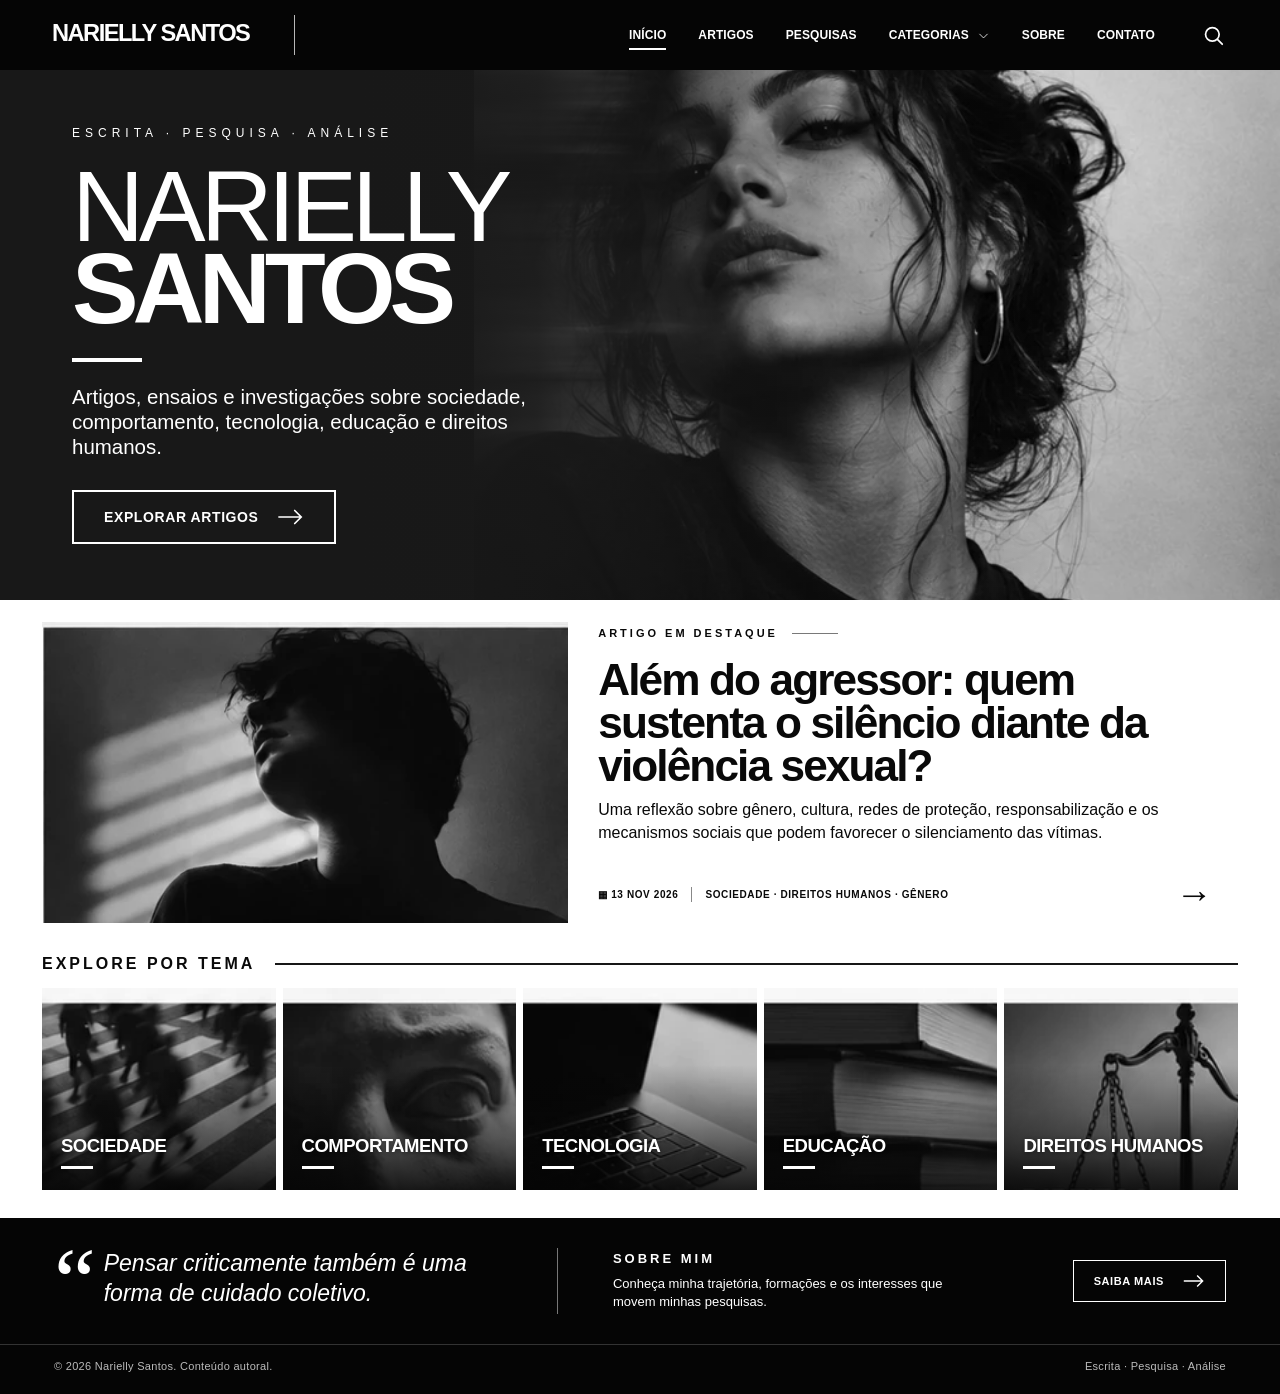
==== commit 39892965: "Corrige a página inicial e a navegação principal" ====
--- a/index.html
+++ b/index.html
@@ -1,88 +1,60 @@
 <!DOCTYPE html>
-
-<html lang="pt-BR"><head><meta charset="utf-8"/><meta content="width=device-width, initial-scale=1" name="viewport"/>
-<meta content="Ensaio autoral sobre violência sexual, gênero, cultura, redes sociais de conivência, silenciamento e direitos humanos." name="description"/><meta content="#050505" name="theme-color"/>
-<meta content="article" property="og:type"/><meta content="Além do agressor: quem sustenta o silêncio? — Narielly Santos" property="og:title"/><meta content="Ensaio autoral sobre violência sexual, gênero, cultura, redes sociais de conivência, silenciamento e direitos humanos." property="og:description"/>
-<title>Além do agressor: quem sustenta o silêncio? — Narielly Santos</title><link href="../../assets/style.css" rel="stylesheet"/>
-</head><body data-root="../../"><a class="skip-link" href="#main">Pular para o conteúdo</a>
-<header class="site-header"><div class="header-inner"><a aria-label="Narielly Santos, página inicial" class="brand" href="../../index.html">NARIELLY SANTOS.</a>
-<nav aria-label="Navegação principal" class="main-nav" data-nav=""><a href="../../index.html">INÍCIO</a>
-<a aria-current="page" class="active" href="../../artigos/index.html">ARTIGOS</a>
-<a href="../../pesquisas/index.html">PESQUISAS</a>
-<div class="nav-dropdown"><button aria-expanded="false" aria-label="Abrir categorias" data-dropdown-toggle="" type="button">CATEGORIAS <svg aria-hidden="true" fill="none" stroke="currentColor" viewbox="0 0 16 16"><path d="m3 6 5 5 5-5"></path></svg></button>
-<div class="dropdown-menu"><a href="../../artigos/index.html?tema=sociedade">SOCIEDADE</a><a href="../../artigos/index.html?tema=comportamento">COMPORTAMENTO</a><a href="../../artigos/index.html?tema=tecnologia">TECNOLOGIA</a><a href="../../artigos/index.html?tema=educacao">EDUCAÇÃO</a><a href="../../artigos/index.html?tema=direitos-humanos">DIREITOS HUMANOS</a></div></div>
-<a href="../../sobre/index.html">SOBRE</a><a href="../../contato/index.html">CONTATO</a></nav>
-<div class="header-actions"><button aria-label="Pesquisar no site" class="icon-button" data-search-open="" title="Pesquisar (/)" type="button"><svg aria-hidden="true" fill="none" stroke="currentColor" stroke-linecap="round" stroke-linejoin="round" viewbox="0 0 24 24"><circle cx="10.8" cy="10.8" r="7.1"></circle><path d="m16.1 16.1 5 5"></path></svg></button>
-<button aria-expanded="false" aria-label="Abrir menu" class="icon-button mobile-menu" data-menu="" type="button"><svg aria-hidden="true" fill="none" stroke="currentColor" stroke-linecap="round" viewbox="0 0 24 24"><path d="M2 6h20M2 12h20M2 18h20"></path></svg></button></div></div></header>
-<main id="main"><section class="inner-hero"><div aria-label="Imagem editorial em preto e branco" class="hero-image" role="img"></div><div class="inner-kicker">ENSAIO / SOCIEDADE · DIREITOS HUMANOS · GÊNERO</div><h1>ALÉM DO<br/>AGRESSOR.</h1><p>Quem sustenta o silêncio diante da violência sexual?</p></section>
-<div class="article-layout"><aside aria-label="Sumário do artigo" class="article-aside"><span class="label">NESTE ARTIGO</span><nav class="toc"><a href="#alcance">01. A violência sexual não começa nem termina necessariamente no ato</a><a href="#genero">02. Gênero e cultura: quem aprende a ser acreditado?</a><a href="#familia">03. Quando a lealdade familiar se transforma em conivência</a><a href="#reputacao">04. O poder da reputação: quando a imagem pública interfere</a><a href="#inversao">05. A inversão de culpa e a descredibilização da vítima</a><a href="#instituicoes">06. O silêncio coletivo e a responsabilidade das instituições</a><a href="#juridico">07. O problema jurídico: proteção e devido processo legal</a><a href="#desigualdades">08. Raça, classe, deficiência e outras desigualdades</a><a href="#redes">09. As redes sociais como espaços de proteção e de violência</a><a href="#consequencias">10. As consequências do silenciamento</a><a href="#conclusao">11. Considerações finais: a responsabilidade não termina no agressor</a><a href="#bibliografia">Referências</a></nav><div class="share"><span class="label">COMPARTILHAR</span><br/><br/><button data-share="" type="button">↗ COPIAR LINK</button></div></aside><article class="article-body"><div class="article-meta"><span>POR NARIELLY SANTOS</span><span class="sep"></span><span>13 NOV 2026</span><span class="sep"></span><span>ENSAIO DE DIVULGAÇÃO CIENTÍFICA</span></div>
-<p class="lead">Uma reflexão sobre gênero, cultura, relações de poder, responsabilização e os mecanismos sociais que podem favorecer o silenciamento das vítimas.</p>
-<div class="article-note">PESQUISA EM DESENVOLVIMENTO — Texto introdutório de divulgação científica fundamentado em literatura acadêmica e legislação brasileira. Não apresenta resultados de pesquisa empírica própria.</div>
-<p><strong>Por que algumas denúncias de violência sexual provocam mais preocupação com a reputação do acusado do que com a proteção de quem relata a violência?</strong></p>
-<p>Discutir a violência sexual exige olhar além da pessoa que a pratica. É necessário compreender também como familiares, amigos, instituições e comunidades reagem quando uma denúncia surge.</p>
-<p>Em determinadas situações, essas relações podem funcionar como uma rede de proteção social para o acusado. Isso acontece, por exemplo, quando pessoas minimizam os acontecimentos, pressionam a vítima ao silêncio, desacreditam seu relato sem uma análise responsável ou priorizam a preservação da imagem de alguém próximo.</p>
-<p>Esse fenômeno não significa que toda pessoa que mantém vínculos com um acusado participe de um encobrimento. O problema surge quando a lealdade pessoal se transforma em justificativa para ignorar evidências, constranger denunciantes ou impedir a apuração dos fatos.</p>
-<p>A questão central, portanto, não é apenas compreender por que alguém comete violência sexual, mas investigar <strong>quais condições sociais permitem que determinadas violências sejam minimizadas, toleradas ou ocultadas.</strong></p><section id="alcance"><h2>A violência sexual não começa nem termina necessariamente no ato</h2><p>A violência sexual abrange diferentes condutas que violam a liberdade, a autonomia e a dignidade sexual de uma pessoa. Entre elas estão o estupro, a importunação sexual, determinadas formas de assédio e outras práticas de natureza sexual realizadas sem consentimento ou em condições de coerção e vulnerabilidade.</p>
-<p>No Brasil, a importunação sexual foi tipificada pela Lei nº 13.718/2018 e está prevista no artigo 215-A do Código Penal. O crime envolve a prática de ato libidinoso contra alguém, sem sua anuência, para satisfação sexual própria ou de terceiros, quando não constitui crime mais grave.</p>
-<p>A tipificação representa um reconhecimento jurídico de que violações da liberdade sexual não se limitam à conjunção carnal ou ao emprego de violência física. Entretanto, a existência de leis não elimina automaticamente as crenças culturais que normalizam determinados comportamentos.</p>
-<p>Comentários como “foi só uma brincadeira”, “não foi tão grave” ou “ele não teria coragem de fazer isso” podem funcionar como mecanismos de minimização, dependendo do contexto. O problema dessas justificativas é que deslocam a discussão sobre consentimento e responsabilidade para uma avaliação subjetiva da gravidade ou da reputação de quem praticou a conduta.</p></section><section id="genero"><h2>Gênero e cultura: quem aprende a ser acreditado?</h2><p>A violência sexual não acontece isoladamente das relações sociais. Normas culturais relacionadas à masculinidade, feminilidade, autoridade e sexualidade influenciam a maneira como diferentes comportamentos são interpretados.</p>
-<p>Historicamente, determinadas concepções de masculinidade associaram o homem à conquista sexual, à insistência e ao domínio. Em contrapartida, mulheres frequentemente foram submetidas a expectativas de modéstia, submissão e responsabilidade pelo comportamento sexual masculino.</p>
-<p>Essas construções contribuem para perguntas que deslocam a atenção da conduta denunciada para as características da vítima: sua roupa, comportamento, histórico afetivo, consumo de álcool ou decisões anteriores. Nenhum desses fatores, isoladamente, autoriza uma violação sexual.</p>
-<p>A Organização Mundial da Saúde reconhece a desigualdade de gênero e as normas sociais que sustentam privilégios masculinos como fatores relevantes para compreender a violência contra mulheres.</p>
-<p>Isso não significa que todos os agressores sejam homens ou que somente mulheres sofram violência sexual. Homens, crianças, adolescentes e pessoas LGBTQIA+ também podem ser vítimas, enfrentando barreiras específicas de reconhecimento e denúncia.</p>
-<p>O ponto central é compreender que <strong>a credibilidade social não é distribuída de maneira neutra</strong>. Estereótipos de gênero podem influenciar quem recebe acolhimento, quem é questionado e quais relatos encontram resistência.</p></section><section id="familia"><h2>Quando a lealdade familiar se transforma em conivência</h2><p>A família costuma ser associada a proteção e segurança. Entretanto, laços afetivos também podem produzir conflitos quando alguém próximo é acusado de violência sexual.</p>
-<p>Em algumas situações, familiares podem experimentar dificuldades para conciliar a imagem positiva que possuem daquela pessoa com a possibilidade de ela ter cometido um ato violento. A preservação da estrutura familiar, a dependência econômica, o medo da exposição pública e o receio de conflitos podem influenciar essas reações.</p>
-<p>É importante distinguir a dificuldade inicial de compreender uma denúncia da participação deliberada em seu encobrimento. O acolhimento de um familiar acusado não precisa envolver ataques à vítima. É possível oferecer apoio emocional sem destruir provas, intimidar testemunhas, dificultar investigações ou tratar a denúncia como uma ofensa pessoal contra toda a família.</p>
-<p>Da mesma maneira, acreditar que alguém merece o devido processo legal não exige presumir que quem denuncia está mentindo. O problema aparece quando a preservação dos vínculos familiares passa a depender do silêncio de outra pessoa.</p>
-<p>Nesse cenário, a vítima pode perder não apenas sua segurança, mas também relações que antes representavam pertencimento e confiança.</p></section><section id="reputacao"><h2>O poder da reputação: quando a imagem pública interfere</h2><p>Pessoas socialmente respeitadas podem ocupar posições de influência em famílias, escolas, empresas, organizações religiosas e comunidades.</p>
-<p>A reputação positiva de um indivíduo pode ser relevante para compreender sua trajetória, mas não comprova sua inocência diante de uma acusação específica. Um bom desempenho profissional, uma aparência cordial ou uma imagem familiar valorizada não constituem provas sobre acontecimentos que precisam ser investigados.</p>
-<p>Ainda assim, vínculos de admiração e autoridade podem influenciar a maneira como terceiros interpretam relatos de violência. A pessoa denunciante pode encontrar resistência justamente porque sua versão ameaça uma imagem social previamente estabelecida.</p>
-<p>Esse é um problema especialmente importante em instituições nas quais o acusado possui autoridade ou influência sobre decisões, oportunidades profissionais e relações comunitárias. A pergunta deixa de ser apenas o que aconteceu e passa a envolver outra questão: quais interesses podem ser afetados caso os fatos sejam reconhecidos?</p></section><section id="inversao"><h2>A inversão de culpa e a descredibilização da vítima</h2><p>Um conceito relevante para compreender determinadas estratégias de manipulação é o DARVO, sigla em inglês para negar, atacar e inverter os papéis de vítima e agressor.</p>
-<p>Nesse padrão, uma pessoa confrontada com uma acusação pode negar a conduta, atacar a credibilidade de quem denuncia e apresentar a si mesma como a verdadeira prejudicada.</p>
-<p>Em um estudo experimental publicado em 2023, Sarah Harsey e Jennifer Freyd, com colaboradores, observaram que participantes expostos a essa estratégia, em um cenário fictício de violência sexual, tenderam a avaliar o agressor como menos responsável e a vítima como menos confiável, em comparação com participantes que não foram expostos à estratégia.</p>
-<p>O resultado é relevante porque demonstra que a maneira como uma situação é narrada pode influenciar a percepção de terceiros.</p>
-<p>Isso não significa que toda contestação de uma acusação seja manipuladora. Uma defesa legítima pode questionar fatos, apresentar provas e exercer direitos processuais. A diferença está entre contestar uma alegação por meios legítimos e utilizar humilhação, intimidação ou distorções deliberadas para desacreditar alguém.</p></section><section id="instituicoes"><h2>O silêncio coletivo e a responsabilidade das instituições</h2><p>Nem todas as situações de silenciamento dependem de uma conspiração organizada. Em determinados ambientes, diferentes pessoas podem permanecer caladas por medo de perder o emprego, comprometer amizades, enfrentar conflitos ou prejudicar sua posição social.</p>
-<p>Uma revisão teórica publicada em 2021 no <em>Journal of Applied Psychology</em> apresentou o conceito de <em>network silence</em>, ou silenciamento em rede, para explicar como relações sociais e crenças compartilhadas podem favorecer o silêncio diante do assédio sexual.</p>
-<p>O estudo propõe que essas dinâmicas podem contribuir para a persistência do problema, especialmente quando pessoas influentes são protegidas e as vítimas encontram pouco apoio.</p>
-<p>Outro conceito importante é o de <em>traição institucional</em>, desenvolvido na literatura científica por Carly Parnitzke Smith e Jennifer Freyd. Ele descreve situações em que instituições das quais as pessoas dependem para obter proteção acabam respondendo de maneira inadequada, omissa ou prejudicial diante de experiências traumáticas.</p>
-<p>Esses conceitos ajudam a compreender por que o enfrentamento da violência sexual não pode depender exclusivamente da iniciativa individual de denunciar. Escolas, empresas, organizações religiosas e instituições públicas precisam desenvolver procedimentos de acolhimento, prevenção, apuração independente e proteção contra retaliações.</p></section><section id="juridico"><h2>O problema jurídico: proteção e devido processo legal</h2><p>O ordenamento jurídico brasileiro estabelece diferentes mecanismos de proteção da liberdade e da dignidade sexual.</p>
-<p>Além da criminalização da importunação sexual, a Lei nº 13.718/2018 tornou pública incondicionada a ação penal referente aos crimes contra a liberdade sexual e aos crimes sexuais contra vulneráveis abrangidos pela alteração legal.</p>
-<p>A Lei Maria da Penha, nº 11.340/2006, estabelece medidas de prevenção, assistência e proteção para mulheres em situações de violência doméstica e familiar, incluindo violência sexual nas condições previstas pela legislação.</p>
-<p>A Lei nº 14.245/2021, conhecida como Lei Mariana Ferrer, introduziu medidas destinadas a coibir atos que atentem contra a dignidade de vítimas e testemunhas durante procedimentos judiciais.</p>
-<p>Esses instrumentos demonstram que a violência sexual não deve ser tratada apenas como um conflito privado entre indivíduos.</p>
-<p>Entretanto, é indispensável distinguir três situações: a existência de uma denúncia, a comprovação de determinados fatos e a responsabilização jurídica de uma pessoa.</p>
-<p>O direito à presunção de inocência e à ampla defesa deve coexistir com o direito de denunciar, receber atendimento digno e não sofrer intimidação ou exposição humilhante.</p>
-<p>Da mesma maneira, a ausência de condenação não permite concluir automaticamente que uma denúncia foi falsa. Os resultados processuais dependem das provas disponíveis e das regras jurídicas aplicáveis.</p>
-<p>Também é importante compreender que a proximidade afetiva com uma pessoa acusada não constitui, por si só, participação criminosa. A eventual responsabilização de terceiros exige analisar condutas específicas, seus elementos jurídicos e as provas existentes.</p>
-<blockquote>Proteger direitos não significa presumir culpa, assim como garantir o direito de defesa não significa autorizar a violência contra quem denuncia.</blockquote></section><section id="desigualdades"><h2>Raça, classe, deficiência e outras desigualdades</h2><p>As experiências de violência sexual e as possibilidades de buscar proteção também podem ser influenciadas por desigualdades sociais.</p>
-<p>Pessoas em situação de dependência financeira podem enfrentar obstáculos para se afastar de ambientes violentos. Pessoas com deficiência podem encontrar barreiras de comunicação e acessibilidade nos serviços de atendimento.</p>
-<p>O racismo, a discriminação contra pessoas LGBTQIA+ e as desigualdades de classe também podem interferir nas condições de acolhimento e acesso à justiça.</p>
-<p>Essas dimensões não atuam necessariamente de maneira isolada. Uma pessoa pode enfrentar simultaneamente diferentes formas de vulnerabilidade.</p>
-<p>Por isso, uma análise interdisciplinar precisa considerar que denunciar não envolve apenas tomar uma decisão individual. Pode exigir recursos financeiros, segurança, apoio social, acessibilidade e confiança nas instituições.</p></section><section id="redes"><h2>As redes sociais como espaços de proteção e de violência</h2><p>As tecnologias digitais ampliaram as possibilidades de denúncia, mobilização coletiva e acesso à informação. Entretanto, também podem facilitar campanhas de descredibilização, divulgação indevida de informações pessoais, ameaças e exposição de vítimas.</p>
-<p>Uma acusação divulgada na internet pode gerar julgamentos precipitados, tanto contra quem denuncia quanto contra quem é acusado.</p>
-<p>O desafio está em construir uma comunicação pública responsável, que não substitua a investigação por ataques pessoais nem transforme o sofrimento das pessoas envolvidas em entretenimento.</p>
-<p>A participação de terceiros deve ser examinada com atenção: compartilhar informações verificadas, solicitar apuração e oferecer acolhimento são atitudes diferentes de organizar perseguições, divulgar dados privados ou pressionar alguém a retirar uma denúncia.</p>
-<p>Nesse contexto, Design, Comunicação e Tecnologia possuem um papel relevante no desenvolvimento de conteúdos educativos, sistemas de denúncia acessíveis e práticas de moderação que reduzam a exposição e a revitimização.</p></section><section id="consequencias"><h2>As consequências do silenciamento</h2><p>A violência sexual pode produzir consequências físicas, psicológicas e sociais. Entre elas estão sofrimento emocional, ansiedade, dificuldades de confiança, isolamento e sintomas relacionados ao trauma. Essas consequências não são universais, e cada pessoa pode reagir de maneira diferente.</p>
-<p>Entretanto, respostas negativas após uma revelação podem constituir uma fonte adicional de sofrimento. Quando uma pessoa encontra descrédito, humilhação ou abandono em ambientes dos quais esperava apoio, o processo de recuperação e de busca por proteção pode se tornar mais difícil.</p>
-<p>O silenciamento também possui uma dimensão coletiva. Se testemunhas receiam consequências ao falar e as instituições não oferecem respostas confiáveis, outras pessoas podem deixar de procurar ajuda.</p>
-<p>Por isso, as redes de apoio devem ser analisadas não apenas pela proximidade com o acusado, mas principalmente por suas ações diante dos fatos.</p>
-<p>Uma rede de apoio responsável pode oferecer suporte emocional, incentivar a responsabilização quando cabível, respeitar o processo legal e contribuir para prevenir novas violências.</p></section><section id="conclusao"><h2>Considerações finais: a responsabilidade não termina no agressor</h2><p>Investigar a violência sexual exige compreender tanto as condutas individuais quanto os contextos que influenciam sua ocorrência, sua interpretação e as respostas sociais.</p>
-<p>A família, a cultura, as instituições, as relações de gênero, as desigualdades sociais e os ambientes digitais não são causas únicas ou automáticas da violência sexual. São dimensões que precisam ser examinadas para compreender por que determinadas situações são reconhecidas, enquanto outras encontram resistência e silêncio.</p>
-<p>O enfrentamento desse problema depende de medidas jurídicas, educativas, institucionais e sociais capazes de garantir a apuração responsável dos fatos e a proteção das pessoas envolvidas.</p>
-<p>É necessário preservar o direito de defesa e, simultaneamente, impedir que vínculos de poder e lealdade sejam utilizados para justificar intimidações ou encobrimentos.</p>
-<blockquote>Quando uma rede de apoio deixa de oferecer proteção legítima a uma pessoa e passa a contribuir para o silenciamento da violência sexual?</blockquote>
-<p>Compreender essa diferença é essencial para discutir responsabilidade coletiva sem substituir a análise das evidências por julgamentos precipitados.</p></section><section id="bibliografia"><div class="references"><h2>Referências e leituras</h2><ol>
-<li>Organização Mundial da Saúde (OMS). <em>Violence against women prevalence estimates, 2023</em>. 2025. <a href="https://www.who.int/publications/i/item/9789240116962" rel="noopener noreferrer" target="_blank">Consultar publicação ↗</a></li>
-<li>Harsey, S. J.; Freyd, J. J. et al. <em>The Influence of Deny, Attack, Reverse Victim and Offender and Insincere Apologies on Perceptions of Sexual Assault</em>. Journal of Interpersonal Violence, 2023. <a href="https://doi.org/10.1177/08862605231169751" rel="noopener noreferrer" target="_blank">DOI ↗</a></li>
-<li>Smith, C. P.; Freyd, J. J. <em>Institutional Betrayal</em>. American Psychologist, 2014. <a href="https://doi.org/10.1037/a0037564" rel="noopener noreferrer" target="_blank">DOI ↗</a></li>
-<li>Hershcovis, M. S.; Vranjes, I.; Berdahl, J. L.; Cortina, L. M. <em>See No Evil, Hear No Evil, Speak No Evil: Theorizing Network Silence Around Sexual Harassment</em>. Journal of Applied Psychology, 2021. <a href="https://doi.org/10.1037/apl0000861" rel="noopener noreferrer" target="_blank">DOI ↗</a></li>
-<li>Brasil. <a href="https://www.planalto.gov.br/ccivil_03/_ato2015-2018/2018/lei/l13718.htm" rel="noopener noreferrer" target="_blank">Lei nº 13.718/2018 ↗</a>, <a href="https://www.planalto.gov.br/ccivil_03/_ato2004-2006/2006/lei/l11340.htm" rel="noopener noreferrer" target="_blank">Lei nº 11.340/2006 ↗</a> e <a href="https://www.planalto.gov.br/ccivil_03/_ato2019-2022/2021/lei/l14245.htm" rel="noopener noreferrer" target="_blank">Lei nº 14.245/2021 ↗</a>.</li>
-<li>Conselho Nacional de Justiça. <a href="https://atos.cnj.jus.br/atos/detalhar/4986" rel="noopener noreferrer" target="_blank">Resolução nº 492/2023 ↗</a>. Protocolo para Julgamento com Perspectiva de Gênero.</li>
-</ol><p style="font-size:13px;color:#666">Este texto apresenta uma reflexão introdutória de divulgação científica. Não constitui artigo científico avaliado por pares nem apresenta resultados de pesquisa empírica própria.</p></div></section><div style="margin-top:45px"><button class="mobile-share" data-share="" type="button">↗ COPIAR LINK DESTA PUBLICAÇÃO</button></div>
-<div style="margin-top:45px;border-top:2px solid #111;padding-top:18px"><a class="text-arrow" href="../../artigos/index.html">← VOLTAR PARA ARTIGOS</a></div></article></div></main>
-<footer class="site-footer"><div class="footer-inner"><div class="footer-quote"><span aria-hidden="true" class="footer-quote-mark">“</span><em>Pensar criticamente também é uma forma de cuidado coletivo.</em></div><div class="footer-about"><h2>SOBRE MIM</h2><p>Conheça minha trajetória, formações e os interesses que movem minhas pesquisas.</p></div><a class="light-button" href="../../sobre/index.html">SAIBA MAIS <svg aria-hidden="true" fill="none" stroke="currentColor" stroke-linecap="round" viewbox="0 0 28 18"><path d="M1 9h24M18 2l7 7-7 7"></path></svg></a></div>
-<div class="footer-bottom"><span>© <span data-year="">2026</span> Narielly Santos. Conteúdo autoral.</span><span>Escrita · Pesquisa · Análise</span></div></footer>
-<div aria-hidden="true" aria-label="Pesquisa no site" aria-modal="true" class="search-modal" data-search-modal="" role="dialog"><div class="search-panel">
-<div class="search-panel-top"><h2>BUSCAR PUBLICAÇÕES</h2><button aria-label="Fechar busca" class="icon-button" data-search-close="" style="color:#000;font-size:29px" type="button">×</button></div>
-<label for="site-search" style="font-size:12px;color:#666">Pesquise por título ou assunto</label><input autocomplete="off" data-search-input="" id="site-search" placeholder="Violência sexual, tecnologia, sociedade..."/><div class="search-results" data-search-results=""></div></div></div>
-<script defer="" src="../../assets/app.js"></script></body></html>+<html lang="pt-BR">
+<head>
+<meta charset="utf-8">
+<meta name="viewport" content="width=device-width, initial-scale=1">
+<meta name="description" content="Artigos, ensaios e investigações autorais sobre sociedade, comportamento, tecnologia, educação e direitos humanos.">
+<meta name="theme-color" content="#050505">
+<meta property="og:type" content="website">
+<meta property="og:title" content="Narielly Santos — Escrita, pesquisa e análise">
+<meta property="og:description" content="Artigos, ensaios e investigações autorais sobre sociedade, comportamento, tecnologia, educação e direitos humanos.">
+<title>Narielly Santos — Escrita, pesquisa e análise</title>
+<link rel="stylesheet" href="./assets/style.css">
+</head>
+<body data-root="./">
+<a class="skip-link" href="#main">Pular para o conteúdo</a>
+<header class="site-header"><div class="header-inner">
+<a class="brand" data-home-link href="/" aria-label="Narielly Santos, página inicial">NARIELLY SANTOS</a>
+<nav class="main-nav" data-nav aria-label="Navegação principal">
+<a class="active" aria-current="page" data-home-link href="/">INÍCIO</a>
+<a href="./artigos/index.html">ARTIGOS</a><a href="./pesquisas/index.html">PESQUISAS</a>
+<div class="nav-dropdown"><button type="button" data-dropdown-toggle aria-expanded="false" aria-label="Abrir categorias">CATEGORIAS <svg aria-hidden="true" fill="none" stroke="currentColor" viewBox="0 0 16 16"><path d="m3 6 5 5 5-5"></path></svg></button>
+<div class="dropdown-menu">
+<a href="./artigos/index.html?tema=sociedade">SOCIEDADE</a><a href="./artigos/index.html?tema=comportamento">COMPORTAMENTO</a><a href="./artigos/index.html?tema=tecnologia">TECNOLOGIA</a><a href="./artigos/index.html?tema=educacao">EDUCAÇÃO</a><a href="./artigos/index.html?tema=direitos-humanos">DIREITOS HUMANOS</a>
+</div></div>
+<a href="./sobre/index.html">SOBRE</a><a href="./contato/index.html">CONTATO</a>
+</nav>
+<div class="header-actions">
+<button class="icon-button" data-search-open type="button" aria-label="Pesquisar no site" title="Pesquisar (/)"><svg aria-hidden="true" fill="none" stroke="currentColor" stroke-linecap="round" stroke-linejoin="round" viewBox="0 0 24 24"><circle cx="10.8" cy="10.8" r="7.1"></circle><path d="m16.1 16.1 5 5"></path></svg></button>
+<button class="icon-button mobile-menu" data-menu type="button" aria-label="Abrir menu" aria-expanded="false"><svg aria-hidden="true" fill="none" stroke="currentColor" viewBox="0 0 24 24"><path d="M2 6h20M2 12h20M2 18h20"></path></svg></button>
+</div></div></header>
+<main id="main">
+<section class="home-hero" aria-label="Apresentação de Narielly Santos"><div class="hero-art" role="img" aria-label="Retrato editorial conceitual em preto e branco, com efeito de movimento"></div>
+<div class="hero-inner"><div class="eyebrow">ESCRITA · PESQUISA · ANÁLISE</div><h1>NARIELLY<br><strong>SANTOS</strong></h1><span class="hero-rule"></span>
+<p class="hero-description">Artigos, ensaios e investigações sobre sociedade, comportamento, tecnologia, educação e direitos humanos.</p>
+<a class="outline-button" href="./artigos/index.html">EXPLORAR ARTIGOS <svg aria-hidden="true" fill="none" stroke="currentColor" stroke-linecap="round" viewBox="0 0 28 18"><path d="M1 9h24M18 2l7 7-7 7"></path></svg></a></div></section>
+<div class="home-content"><section class="feature-grid" aria-labelledby="featured-title">
+<a class="feature-image" href="./artigos/alem-do-agressor/index.html" aria-label="Ler artigo em destaque"><img src="./assets/feature-silhouette.webp" alt="Fotografia editorial em preto e branco, uma pessoa na sombra diante de luz projetada"></a>
+<div class="feature-copy"><div class="kicker">ARTIGO EM DESTAQUE</div>
+<h2 id="featured-title"><a href="./artigos/alem-do-agressor/index.html">Além do agressor: quem sustenta o silêncio diante da violência sexual?</a></h2>
+<p>Uma reflexão sobre gênero, cultura, redes de proteção, responsabilização e os mecanismos sociais que podem favorecer o silenciamento das vítimas.</p>
+<div class="feature-meta"><span>▦ 13 NOV 2026</span><span class="meta-divider"></span><span>SOCIEDADE · DIREITOS HUMANOS · GÊNERO</span><a class="feature-arrow" href="./artigos/alem-do-agressor/index.html" aria-label="Abrir artigo">→</a></div>
+</div></section>
+<section class="topics" aria-labelledby="topics-title"><h2 class="section-label" id="topics-title">EXPLORE POR TEMA</h2>
+<div class="topic-grid">
+<a class="topic-card" href="./artigos/index.html?tema=sociedade" aria-label="Publicações de Sociedade"><img src="./assets/category-sociedade.webp" alt="Imagem editorial em preto e branco sobre sociedade" loading="lazy"><span>SOCIEDADE</span></a>
+<a class="topic-card" href="./artigos/index.html?tema=comportamento" aria-label="Publicações de Comportamento"><img src="./assets/category-comportamento.webp" alt="Imagem editorial em preto e branco sobre comportamento" loading="lazy"><span>COMPORTAMENTO</span></a>
+<a class="topic-card" href="./artigos/index.html?tema=tecnologia" aria-label="Publicações de Tecnologia"><img src="./assets/category-tecnologia.webp" alt="Imagem editorial em preto e branco sobre tecnologia" loading="lazy"><span>TECNOLOGIA</span></a>
+<a class="topic-card" href="./artigos/index.html?tema=educacao" aria-label="Publicações de Educação"><img src="./assets/category-educacao.webp" alt="Imagem editorial em preto e branco sobre educação" loading="lazy"><span>EDUCAÇÃO</span></a>
+<a class="topic-card" href="./artigos/index.html?tema=direitos-humanos" aria-label="Publicações de Direitos Humanos"><img src="./assets/category-direitos-humanos.webp" alt="Imagem editorial em preto e branco sobre direitos humanos" loading="lazy"><span>DIREITOS HUMANOS</span></a>
+</div></section></div></main>
+<footer class="site-footer"><div class="footer-inner"><div class="footer-quote"><span class="footer-quote-mark" aria-hidden="true">“</span><em>Pensar criticamente também é uma forma de cuidado coletivo.</em></div>
+<div class="footer-about"><h2>SOBRE MIM</h2><p>Conheça minha trajetória, formações e os interesses que movem minhas pesquisas.</p></div>
+<a class="light-button" href="./sobre/index.html">SAIBA MAIS <svg aria-hidden="true" fill="none" stroke="currentColor" viewBox="0 0 28 18"><path d="M1 9h24M18 2l7 7-7 7"></path></svg></a></div>
+<div class="footer-bottom"><span>© <span data-year>2026</span> Narielly Santos. Conteúdo autoral.</span><span>Escrita · Pesquisa · Análise</span></div></footer>
+<div class="search-modal" data-search-modal role="dialog" aria-modal="true" aria-hidden="true" aria-label="Pesquisa no site"><div class="search-panel">
+<div class="search-panel-top"><h2>BUSCAR PUBLICAÇÕES</h2><button class="icon-button" data-search-close type="button" aria-label="Fechar busca" style="color:#000;font-size:29px">×</button></div>
+<label for="site-search" style="font-size:12px;color:#666">Pesquise por título ou assunto</label><input id="site-search" data-search-input autocomplete="off" placeholder="Violência sexual, tecnologia, sociedade..."><div class="search-results" data-search-results></div>
+</div></div>
+<script defer src="./assets/app.js"></script>
+</body></html>
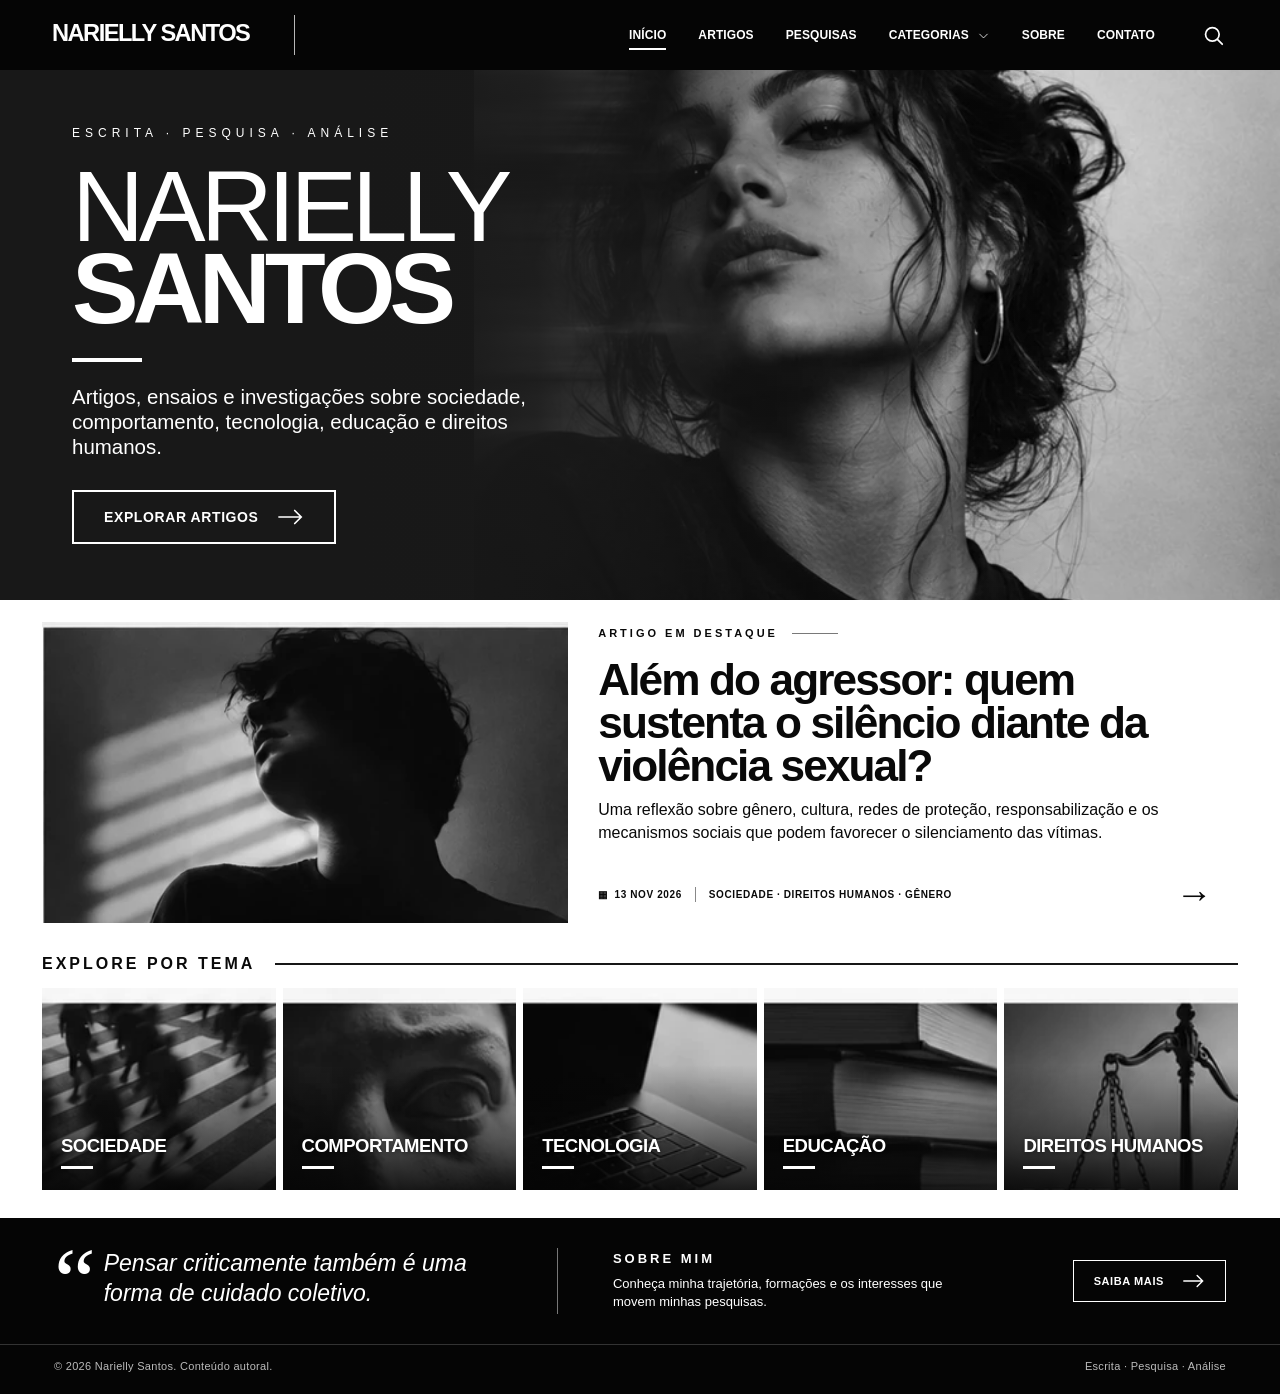
==== commit 8972a369: "Restaura a homepage autoral e corrige o link de Início" ====
--- a/index.html
+++ b/index.html
@@ -1,60 +1,29 @@
 <!DOCTYPE html>
-<html lang="pt-BR">
-<head>
-<meta charset="utf-8">
-<meta name="viewport" content="width=device-width, initial-scale=1">
-<meta name="description" content="Artigos, ensaios e investigações autorais sobre sociedade, comportamento, tecnologia, educação e direitos humanos.">
-<meta name="theme-color" content="#050505">
-<meta property="og:type" content="website">
-<meta property="og:title" content="Narielly Santos — Escrita, pesquisa e análise">
-<meta property="og:description" content="Artigos, ensaios e investigações autorais sobre sociedade, comportamento, tecnologia, educação e direitos humanos.">
-<title>Narielly Santos — Escrita, pesquisa e análise</title>
-<link rel="stylesheet" href="./assets/style.css">
-</head>
-<body data-root="./">
-<a class="skip-link" href="#main">Pular para o conteúdo</a>
-<header class="site-header"><div class="header-inner">
-<a class="brand" data-home-link href="/" aria-label="Narielly Santos, página inicial">NARIELLY SANTOS</a>
-<nav class="main-nav" data-nav aria-label="Navegação principal">
-<a class="active" aria-current="page" data-home-link href="/">INÍCIO</a>
-<a href="./artigos/index.html">ARTIGOS</a><a href="./pesquisas/index.html">PESQUISAS</a>
-<div class="nav-dropdown"><button type="button" data-dropdown-toggle aria-expanded="false" aria-label="Abrir categorias">CATEGORIAS <svg aria-hidden="true" fill="none" stroke="currentColor" viewBox="0 0 16 16"><path d="m3 6 5 5 5-5"></path></svg></button>
-<div class="dropdown-menu">
-<a href="./artigos/index.html?tema=sociedade">SOCIEDADE</a><a href="./artigos/index.html?tema=comportamento">COMPORTAMENTO</a><a href="./artigos/index.html?tema=tecnologia">TECNOLOGIA</a><a href="./artigos/index.html?tema=educacao">EDUCAÇÃO</a><a href="./artigos/index.html?tema=direitos-humanos">DIREITOS HUMANOS</a>
-</div></div>
-<a href="./sobre/index.html">SOBRE</a><a href="./contato/index.html">CONTATO</a>
-</nav>
-<div class="header-actions">
-<button class="icon-button" data-search-open type="button" aria-label="Pesquisar no site" title="Pesquisar (/)"><svg aria-hidden="true" fill="none" stroke="currentColor" stroke-linecap="round" stroke-linejoin="round" viewBox="0 0 24 24"><circle cx="10.8" cy="10.8" r="7.1"></circle><path d="m16.1 16.1 5 5"></path></svg></button>
-<button class="icon-button mobile-menu" data-menu type="button" aria-label="Abrir menu" aria-expanded="false"><svg aria-hidden="true" fill="none" stroke="currentColor" viewBox="0 0 24 24"><path d="M2 6h20M2 12h20M2 18h20"></path></svg></button>
-</div></div></header>
-<main id="main">
-<section class="home-hero" aria-label="Apresentação de Narielly Santos"><div class="hero-art" role="img" aria-label="Retrato editorial conceitual em preto e branco, com efeito de movimento"></div>
-<div class="hero-inner"><div class="eyebrow">ESCRITA · PESQUISA · ANÁLISE</div><h1>NARIELLY<br><strong>SANTOS</strong></h1><span class="hero-rule"></span>
-<p class="hero-description">Artigos, ensaios e investigações sobre sociedade, comportamento, tecnologia, educação e direitos humanos.</p>
-<a class="outline-button" href="./artigos/index.html">EXPLORAR ARTIGOS <svg aria-hidden="true" fill="none" stroke="currentColor" stroke-linecap="round" viewBox="0 0 28 18"><path d="M1 9h24M18 2l7 7-7 7"></path></svg></a></div></section>
-<div class="home-content"><section class="feature-grid" aria-labelledby="featured-title">
-<a class="feature-image" href="./artigos/alem-do-agressor/index.html" aria-label="Ler artigo em destaque"><img src="./assets/feature-silhouette.webp" alt="Fotografia editorial em preto e branco, uma pessoa na sombra diante de luz projetada"></a>
-<div class="feature-copy"><div class="kicker">ARTIGO EM DESTAQUE</div>
-<h2 id="featured-title"><a href="./artigos/alem-do-agressor/index.html">Além do agressor: quem sustenta o silêncio diante da violência sexual?</a></h2>
+
+<html lang="pt-BR"><head><meta charset="utf-8"/><meta content="width=device-width, initial-scale=1" name="viewport"/>
+<meta content="Artigos, ensaios e investigações autorais sobre sociedade, comportamento, tecnologia, educação e direitos humanos." name="description"/><meta content="#050505" name="theme-color"/>
+<meta content="website" property="og:type"/><meta content="Narielly Santos — Escrita, pesquisa e análise" property="og:title"/><meta content="Artigos, ensaios e investigações autorais sobre sociedade, comportamento, tecnologia, educação e direitos humanos." property="og:description"/>
+<title>Narielly Santos — Escrita, pesquisa e análise</title><link href="./assets/style.css" rel="stylesheet"/>
+</head><body data-root="./"><a class="skip-link" href="#main">Pular para o conteúdo</a>
+<header class="site-header"><div class="header-inner"><a aria-label="Narielly Santos, página inicial" class="brand" data-home-link href="/">NARIELLY SANTOS</a>
+<nav aria-label="Navegação principal" class="main-nav" data-nav=""><a aria-current="page" class="active" data-home-link href="/">INÍCIO</a>
+<a href="./artigos/index.html">ARTIGOS</a>
+<a href="./pesquisas/index.html">PESQUISAS</a>
+<div class="nav-dropdown"><button aria-expanded="false" aria-label="Abrir categorias" data-dropdown-toggle="" type="button">CATEGORIAS <svg aria-hidden="true" fill="none" stroke="currentColor" viewbox="0 0 16 16"><path d="m3 6 5 5 5-5"></path></svg></button>
+<div class="dropdown-menu"><a href="./artigos/index.html?tema=sociedade">SOCIEDADE</a><a href="./artigos/index.html?tema=comportamento">COMPORTAMENTO</a><a href="./artigos/index.html?tema=tecnologia">TECNOLOGIA</a><a href="./artigos/index.html?tema=educacao">EDUCAÇÃO</a><a href="./artigos/index.html?tema=direitos-humanos">DIREITOS HUMANOS</a></div></div>
+<a href="./sobre/index.html">SOBRE</a><a href="./contato/index.html">CONTATO</a></nav>
+<div class="header-actions"><button aria-label="Pesquisar no site" class="icon-button" data-search-open="" title="Pesquisar (/)" type="button"><svg aria-hidden="true" fill="none" stroke="currentColor" stroke-linecap="round" stroke-linejoin="round" viewbox="0 0 24 24"><circle cx="10.8" cy="10.8" r="7.1"></circle><path d="m16.1 16.1 5 5"></path></svg></button>
+<button aria-expanded="false" aria-label="Abrir menu" class="icon-button mobile-menu" data-menu="" type="button"><svg aria-hidden="true" fill="none" stroke="currentColor" stroke-linecap="round" viewbox="0 0 24 24"><path d="M2 6h20M2 12h20M2 18h20"></path></svg></button></div></div></header>
+<main id="main"><section aria-label="Apresentação de Narielly Santos" class="home-hero"><div aria-label="Retrato editorial conceitual em preto e branco, com efeito de movimento" class="hero-art" role="img"></div>
+<div class="hero-inner"><div class="eyebrow">ESCRITA · PESQUISA · ANÁLISE</div><h1>NARIELLY<br/><strong>SANTOS</strong></h1><span class="hero-rule"></span><p class="hero-description">Artigos, ensaios e investigações sobre sociedade, comportamento, tecnologia, educação e direitos humanos.</p><a class="outline-button" href="artigos/index.html">EXPLORAR ARTIGOS <svg aria-hidden="true" fill="none" stroke="currentColor" stroke-linecap="round" viewbox="0 0 28 18"><path d="M1 9h24M18 2l7 7-7 7"></path></svg></a></div></section>
+<div class="home-content"><section aria-labelledby="featured-title" class="feature-grid"><a aria-label="Ler artigo em destaque" class="feature-image" href="artigos/alem-do-agressor/index.html"><img alt="Fotografia editorial em preto e branco, uma pessoa na sombra diante de luz projetada" src="assets/feature-silhouette.webp"/></a>
+<div class="feature-copy"><div class="kicker">ARTIGO EM DESTAQUE</div><h2 id="featured-title"><a href="artigos/alem-do-agressor/index.html">Além do agressor: quem sustenta o silêncio diante da violência sexual?</a></h2>
 <p>Uma reflexão sobre gênero, cultura, redes de proteção, responsabilização e os mecanismos sociais que podem favorecer o silenciamento das vítimas.</p>
-<div class="feature-meta"><span>▦ 13 NOV 2026</span><span class="meta-divider"></span><span>SOCIEDADE · DIREITOS HUMANOS · GÊNERO</span><a class="feature-arrow" href="./artigos/alem-do-agressor/index.html" aria-label="Abrir artigo">→</a></div>
-</div></section>
-<section class="topics" aria-labelledby="topics-title"><h2 class="section-label" id="topics-title">EXPLORE POR TEMA</h2>
-<div class="topic-grid">
-<a class="topic-card" href="./artigos/index.html?tema=sociedade" aria-label="Publicações de Sociedade"><img src="./assets/category-sociedade.webp" alt="Imagem editorial em preto e branco sobre sociedade" loading="lazy"><span>SOCIEDADE</span></a>
-<a class="topic-card" href="./artigos/index.html?tema=comportamento" aria-label="Publicações de Comportamento"><img src="./assets/category-comportamento.webp" alt="Imagem editorial em preto e branco sobre comportamento" loading="lazy"><span>COMPORTAMENTO</span></a>
-<a class="topic-card" href="./artigos/index.html?tema=tecnologia" aria-label="Publicações de Tecnologia"><img src="./assets/category-tecnologia.webp" alt="Imagem editorial em preto e branco sobre tecnologia" loading="lazy"><span>TECNOLOGIA</span></a>
-<a class="topic-card" href="./artigos/index.html?tema=educacao" aria-label="Publicações de Educação"><img src="./assets/category-educacao.webp" alt="Imagem editorial em preto e branco sobre educação" loading="lazy"><span>EDUCAÇÃO</span></a>
-<a class="topic-card" href="./artigos/index.html?tema=direitos-humanos" aria-label="Publicações de Direitos Humanos"><img src="./assets/category-direitos-humanos.webp" alt="Imagem editorial em preto e branco sobre direitos humanos" loading="lazy"><span>DIREITOS HUMANOS</span></a>
-</div></section></div></main>
-<footer class="site-footer"><div class="footer-inner"><div class="footer-quote"><span class="footer-quote-mark" aria-hidden="true">“</span><em>Pensar criticamente também é uma forma de cuidado coletivo.</em></div>
-<div class="footer-about"><h2>SOBRE MIM</h2><p>Conheça minha trajetória, formações e os interesses que movem minhas pesquisas.</p></div>
-<a class="light-button" href="./sobre/index.html">SAIBA MAIS <svg aria-hidden="true" fill="none" stroke="currentColor" viewBox="0 0 28 18"><path d="M1 9h24M18 2l7 7-7 7"></path></svg></a></div>
-<div class="footer-bottom"><span>© <span data-year>2026</span> Narielly Santos. Conteúdo autoral.</span><span>Escrita · Pesquisa · Análise</span></div></footer>
-<div class="search-modal" data-search-modal role="dialog" aria-modal="true" aria-hidden="true" aria-label="Pesquisa no site"><div class="search-panel">
-<div class="search-panel-top"><h2>BUSCAR PUBLICAÇÕES</h2><button class="icon-button" data-search-close type="button" aria-label="Fechar busca" style="color:#000;font-size:29px">×</button></div>
-<label for="site-search" style="font-size:12px;color:#666">Pesquise por título ou assunto</label><input id="site-search" data-search-input autocomplete="off" placeholder="Violência sexual, tecnologia, sociedade..."><div class="search-results" data-search-results></div>
-</div></div>
-<script defer src="./assets/app.js"></script>
-</body></html>+<div class="feature-meta"><span>▦  13 NOV 2026</span><span class="meta-divider"></span><span>SOCIEDADE · DIREITOS HUMANOS · GÊNERO</span><a aria-label="Abrir artigo" class="feature-arrow" href="artigos/alem-do-agressor/index.html">→</a></div></div></section>
+<section aria-labelledby="topics-title" class="topics"><h2 class="section-label" id="topics-title">EXPLORE POR TEMA</h2><div class="topic-grid"><a aria-label="Publicações de Sociedade" class="topic-card" href="artigos/index.html?tema=sociedade"><img alt="Imagem editorial em preto e branco sobre sociedade" loading="lazy" src="assets/category-sociedade.webp"/><span>SOCIEDADE</span></a><a aria-label="Publicações de Comportamento" class="topic-card" href="artigos/index.html?tema=comportamento"><img alt="Imagem editorial em preto e branco sobre comportamento" loading="lazy" src="assets/category-comportamento.webp"/><span>COMPORTAMENTO</span></a><a aria-label="Publicações de Tecnologia" class="topic-card" href="artigos/index.html?tema=tecnologia"><img alt="Imagem editorial em preto e branco sobre tecnologia" loading="lazy" src="assets/category-tecnologia.webp"/><span>TECNOLOGIA</span></a><a aria-label="Publicações de Educação" class="topic-card" href="artigos/index.html?tema=educacao"><img alt="Imagem editorial em preto e branco sobre educação" loading="lazy" src="assets/category-educacao.webp"/><span>EDUCAÇÃO</span></a><a aria-label="Publicações de Direitos Humanos" class="topic-card" href="artigos/index.html?tema=direitos-humanos"><img alt="Imagem editorial em preto e branco sobre direitos humanos" loading="lazy" src="assets/category-direitos-humanos.webp"/><span>DIREITOS HUMANOS</span></a></div></section></div></main>
+<footer class="site-footer"><div class="footer-inner"><div class="footer-quote"><span aria-hidden="true" class="footer-quote-mark">“</span><em>Pensar criticamente também é uma forma de cuidado coletivo.</em></div><div class="footer-about"><h2>SOBRE MIM</h2><p>Conheça minha trajetória, formações e os interesses que movem minhas pesquisas.</p></div><a class="light-button" href="./sobre/index.html">SAIBA MAIS <svg aria-hidden="true" fill="none" stroke="currentColor" stroke-linecap="round" viewbox="0 0 28 18"><path d="M1 9h24M18 2l7 7-7 7"></path></svg></a></div>
+<div class="footer-bottom"><span>© <span data-year="">2026</span> Narielly Santos. Conteúdo autoral.</span><span>Escrita · Pesquisa · Análise</span></div></footer>
+<div aria-hidden="true" aria-label="Pesquisa no site" aria-modal="true" class="search-modal" data-search-modal="" role="dialog"><div class="search-panel">
+<div class="search-panel-top"><h2>BUSCAR PUBLICAÇÕES</h2><button aria-label="Fechar busca" class="icon-button" data-search-close="" style="color:#000;font-size:29px" type="button">×</button></div>
+<label for="site-search" style="font-size:12px;color:#666">Pesquise por título ou assunto</label><input autocomplete="off" data-search-input="" id="site-search" placeholder="Violência sexual, tecnologia, sociedade..."/><div class="search-results" data-search-results=""></div></div></div>
+<script defer="" src="./assets/app.js"></script></body></html>
--- a/assets/style.css
+++ b/assets/style.css
@@ -152,3 +152,13 @@
 @media(max-width:850px){.site-header{height:64px}.header-inner{padding:0 22px}.brand{font-size:22px}.brand::after{display:none}.main-nav{position:fixed;top:64px;left:0;right:0;bottom:0;background:#090909;display:none;flex-direction:column;align-items:stretch;justify-content:flex-start;padding:28px 30px;gap:15px;overflow-y:auto;margin:0}.nav-open .main-nav{display:flex}.main-nav>a,.nav-dropdown>button{font-size:19px;padding:15px 5px;text-align:left}.nav-dropdown>button{width:100%;justify-content:space-between}.dropdown-menu{position:static;width:auto;display:none;background:#171717;color:white;border-color:#333;box-shadow:none}.nav-dropdown.open .dropdown-menu{display:block}.dropdown-menu a{font-size:13px}.header-actions{margin-left:auto}.mobile-menu{display:inline-flex}.home-hero{height:580px}.hero-art{width:82%;opacity:.78}.home-hero::before{background:linear-gradient(90deg,#171717 0%,#171717ef 33%,#17171796 60%,#17171724 100%)}.hero-inner{padding:0 38px}.home-hero h1{font-size:clamp(60px,10vw,100px)}.feature-grid{grid-template-columns:1fr 1fr;gap:20px}.feature-copy h2{font-size:clamp(26px,4vw,36px)}.topic-grid,.topics-page{grid-template-columns:repeat(3,1fr)}.topic-card{height:205px}.footer-inner{grid-template-columns:1fr 1fr;gap:30px}.footer-quote{border-right:none}.footer-inner>.light-button{grid-column:2;justify-self:start}.article-layout{grid-template-columns:1fr;max-width:780px;padding:45px 25px 90px}.article-aside{position:static}.article-aside .toc{display:none}.article-aside .share{display:none}.article-aside .label{display:none}.article-meta{margin-bottom:25px}}
 @media(max-width:610px){.header-inner{padding:0 16px}.brand{font-size:19px;letter-spacing:-1px}.header-actions{gap:12px}.home-hero{height:590px}.hero-art{width:100%;background-position:58% center;opacity:.7}.home-hero::before{background:linear-gradient(90deg,#131313eb 0%,#151515ae 75%,#1515155d 100%),linear-gradient(0deg,#131313e3,transparent 64%)}.hero-inner{padding:0 24px;justify-content:flex-end;padding-bottom:65px}.eyebrow{font-size:9px;letter-spacing:3.6px}.home-hero h1{font-size:clamp(54px,14vw,87px);margin:23px 0 20px;letter-spacing:-3.5px}.home-hero h1 strong{letter-spacing:-4px}.hero-description{font-size:17px;max-width:350px;line-height:1.35;margin:21px 0 25px}.outline-button{padding:12px 20px;min-height:47px;font-size:12px}.home-content{padding:21px 17px 34px}.feature-grid{grid-template-columns:1fr;gap:17px}.feature-image{min-height:0;aspect-ratio:1.65}.feature-copy{padding:0 2px 8px}.feature-copy h2{font-size:clamp(32px,9vw,42px);line-height:1.02;margin:16px 0 12px}.feature-copy p{font-size:15px}.feature-meta{margin-top:20px;gap:8px;font-size:9px}.feature-arrow{font-size:33px}.topics{margin-top:28px}.section-label{font-size:13px;letter-spacing:2px;gap:12px}.topic-grid,.topics-page{grid-template-columns:repeat(2,minmax(0,1fr));gap:7px}.topic-card{height:160px}.topic-card span{font-size:14px;left:12px;bottom:12px}.topic-card span::after{margin-top:7px}.footer-inner{display:block;padding:32px 20px}.footer-quote{padding:0;margin-bottom:26px}.footer-quote-mark{font-size:74px}.footer-quote em{font-size:20px}.footer-about{margin-bottom:20px}.footer-bottom{display:block;padding:20px}.footer-bottom span{display:block;margin-bottom:5px}.inner-hero{padding:65px 22px 70px}.inner-hero h1{font-size:clamp(47px,12vw,72px);letter-spacing:-3px}.inner-hero p{font-size:17px}.content-container{width:calc(100% - 40px);padding:40px 0 75px}.article-list-card{grid-template-columns:1fr;gap:15px}.article-list-card h2{font-size:31px}.article-list-card img{aspect-ratio:1.75}.article-layout{padding:34px 20px 75px}.article-body>p,.article-body section p{font-size:17px;line-height:1.75}.article-body h2{font-size:29px;margin-top:44px}.article-body .lead{font-size:20px}.article-meta{font-size:10px;gap:9px}.search-modal{padding:68px 12px 12px}.search-panel{padding:20px}.search-panel h2{font-size:21px}.search-panel input{font-size:18px}.empty-state{padding:25px}.prose p{font-size:17px}.prose h2{font-size:27px}}
 @media(prefers-reduced-motion:reduce){html{scroll-behavior:auto}*,*::before,*::after{transition:none!important;animation:none!important}}
+
+
+/* Respiro editorial entre o estado vazio e a navegação por categorias. */
+.content-container > .section-label { margin-top: 72px; margin-bottom: 24px; }
+.empty-state + .section-label { margin-top: 80px; }
+.topics-page { margin-top: 24px; }
+@media (max-width: 610px) {
+  .content-container > .section-label { margin-top: 62px; margin-bottom: 20px; }
+  .empty-state + .section-label { margin-top: 68px; }
+}
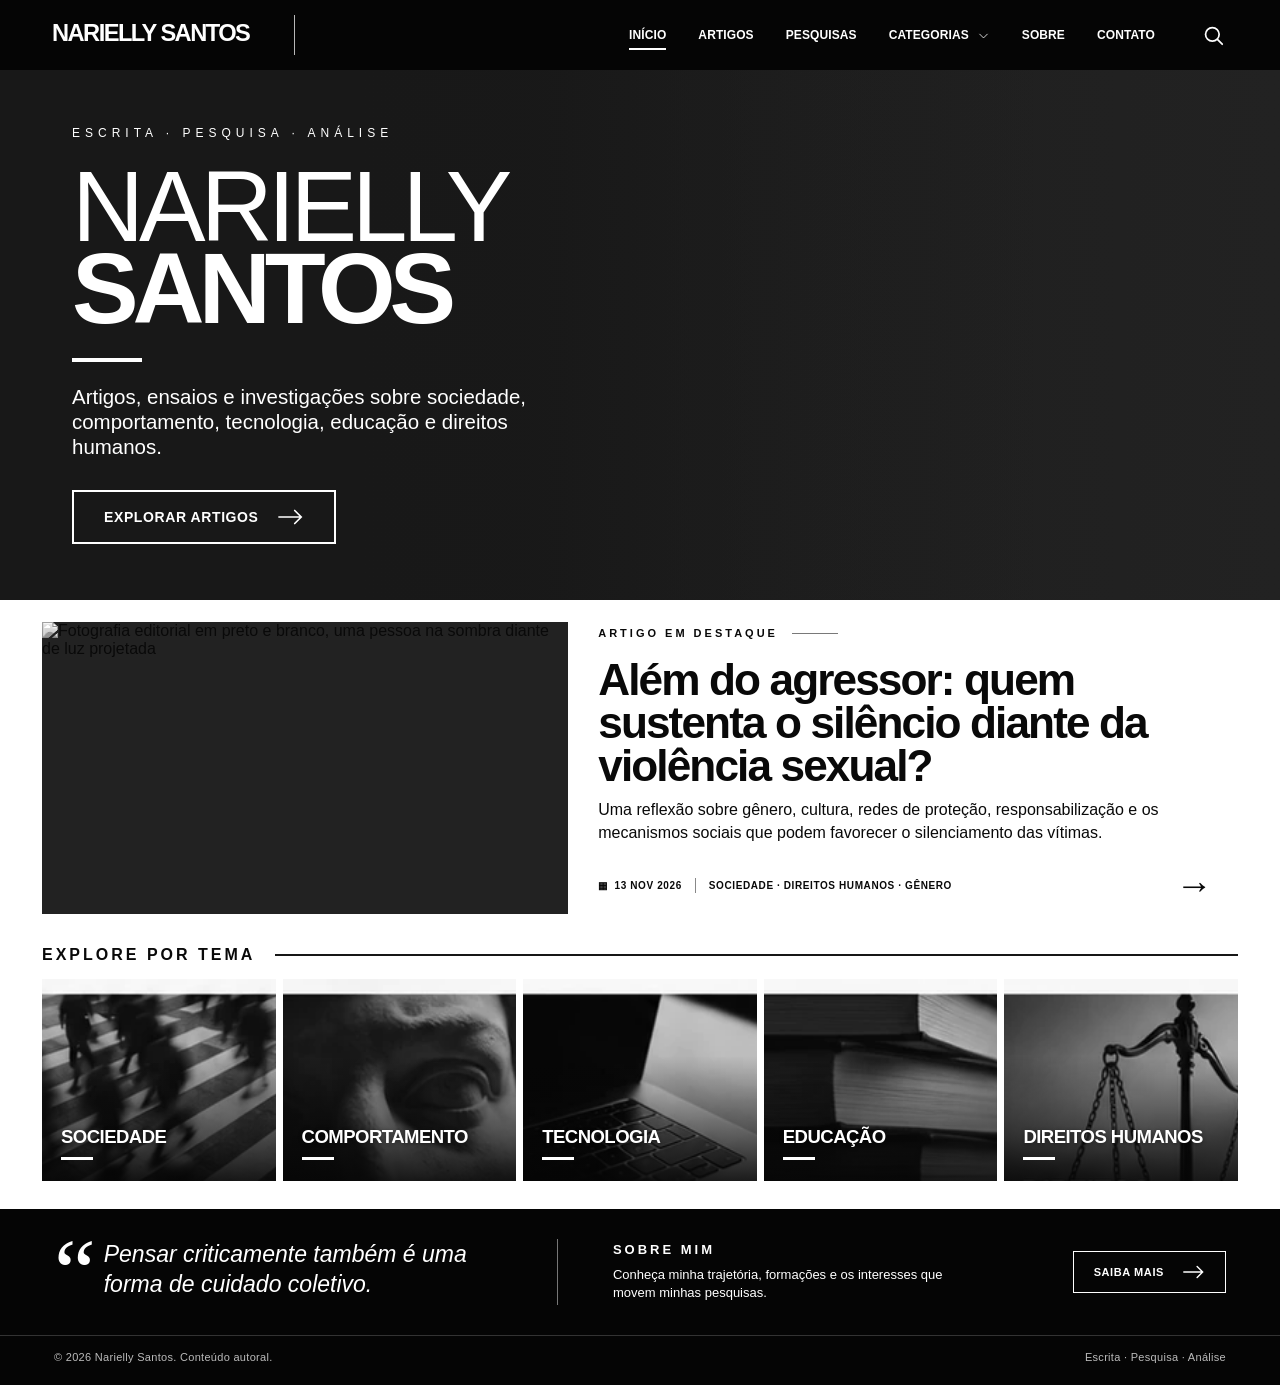
==== commit 9b648f9a: "Atualiza imagens editoriais da home e artigos" ====
--- a/index.html
+++ b/index.html
@@ -16,7 +16,7 @@
 <button aria-expanded="false" aria-label="Abrir menu" class="icon-button mobile-menu" data-menu="" type="button"><svg aria-hidden="true" fill="none" stroke="currentColor" stroke-linecap="round" viewbox="0 0 24 24"><path d="M2 6h20M2 12h20M2 18h20"></path></svg></button></div></div></header>
 <main id="main"><section aria-label="Apresentação de Narielly Santos" class="home-hero"><div aria-label="Retrato editorial conceitual em preto e branco, com efeito de movimento" class="hero-art" role="img"></div>
 <div class="hero-inner"><div class="eyebrow">ESCRITA · PESQUISA · ANÁLISE</div><h1>NARIELLY<br/><strong>SANTOS</strong></h1><span class="hero-rule"></span><p class="hero-description">Artigos, ensaios e investigações sobre sociedade, comportamento, tecnologia, educação e direitos humanos.</p><a class="outline-button" href="artigos/index.html">EXPLORAR ARTIGOS <svg aria-hidden="true" fill="none" stroke="currentColor" stroke-linecap="round" viewbox="0 0 28 18"><path d="M1 9h24M18 2l7 7-7 7"></path></svg></a></div></section>
-<div class="home-content"><section aria-labelledby="featured-title" class="feature-grid"><a aria-label="Ler artigo em destaque" class="feature-image" href="artigos/alem-do-agressor/index.html"><img alt="Fotografia editorial em preto e branco, uma pessoa na sombra diante de luz projetada" src="assets/feature-silhouette.webp"/></a>
+<div class="home-content"><section aria-labelledby="featured-title" class="feature-grid"><a aria-label="Ler artigo em destaque" class="feature-image" href="artigos/alem-do-agressor/index.html"><img alt="Fotografia editorial em preto e branco, uma pessoa na sombra diante de luz projetada" src="assets/article-silencio.webp"/></a>
 <div class="feature-copy"><div class="kicker">ARTIGO EM DESTAQUE</div><h2 id="featured-title"><a href="artigos/alem-do-agressor/index.html">Além do agressor: quem sustenta o silêncio diante da violência sexual?</a></h2>
 <p>Uma reflexão sobre gênero, cultura, redes de proteção, responsabilização e os mecanismos sociais que podem favorecer o silenciamento das vítimas.</p>
 <div class="feature-meta"><span>▦  13 NOV 2026</span><span class="meta-divider"></span><span>SOCIEDADE · DIREITOS HUMANOS · GÊNERO</span><a aria-label="Abrir artigo" class="feature-arrow" href="artigos/alem-do-agressor/index.html">→</a></div></div></section>
--- a/assets/style.css
+++ b/assets/style.css
@@ -31,7 +31,7 @@
 .icon-button svg{width:23px;height:23px;stroke-width:1.8}
 .mobile-menu{display:none}
 .home-hero{height:530px;position:relative;background:linear-gradient(90deg,#1a1a1a,#222);color:#fff;overflow:hidden}
-.hero-art{position:absolute;top:0;right:0;width:63%;height:100%;background-image:url('hero-portrait.webp');background-repeat:no-repeat;background-position:center 45%;background-size:cover;filter:grayscale(1)}
+.hero-art{position:absolute;top:0;right:0;width:63%;height:100%;background-image:url('hero-editorial.webp');background-repeat:no-repeat;background-position:center 45%;background-size:cover;filter:grayscale(1)}
 .home-hero::before{content:"";position:absolute;inset:0;z-index:1;background:linear-gradient(90deg,#181818 0%,#181818 28%,#181818e6 42%,#18181844 61%,transparent 82%)}
 .hero-inner{max-width:var(--max);margin:auto;padding:0 72px;height:100%;position:relative;z-index:2;display:flex;flex-direction:column;justify-content:center;align-items:flex-start}
 .eyebrow{font-size:12px;font-weight:500;letter-spacing:5px;text-transform:uppercase}
@@ -83,7 +83,7 @@
 .inner-hero .inner-kicker{font-size:11px;letter-spacing:3px;font-weight:700;text-transform:uppercase;color:#d7d7d7}
 .inner-hero h1{font-size:clamp(52px,7vw,93px);font-weight:850;letter-spacing:-4.5px;line-height:.96;margin:25px 0 22px;max-width:1000px}
 .inner-hero p{font-size:clamp(17px,1.8vw,22px);line-height:1.43;max-width:760px;margin:0;color:#dedede}
-.inner-hero .hero-image{position:absolute;inset:0 0 0 52%;background:url('feature-silhouette.webp') center/cover;opacity:.48;filter:grayscale(1)}
+.inner-hero .hero-image{position:absolute;inset:0 0 0 52%;background:url('article-silencio.webp') center/cover;opacity:.48;filter:grayscale(1)}
 .inner-hero:has(.hero-image)::after{content:"";position:absolute;inset:0;background:linear-gradient(90deg,#0b0b0b 36%,#0b0b0bb3 65%,#0b0b0b36);pointer-events:none}
 .inner-hero:has(.hero-image)>:not(.hero-image){position:relative;z-index:1}
 .content-container{width:min(calc(100% - 64px),1150px);margin:auto;padding:60px 0 100px}
@@ -154,7 +154,8 @@
 @media(prefers-reduced-motion:reduce){html{scroll-behavior:auto}*,*::before,*::after{transition:none!important;animation:none!important}}
 
 
-/* Respiro editorial entre o estado vazio e a navegação por categorias. */
+/* Revisões de navegação, acessibilidade e espaçamentos preservadas. */
+[hidden] { display: none !important; }
 .content-container > .section-label { margin-top: 72px; margin-bottom: 24px; }
 .empty-state + .section-label { margin-top: 80px; }
 .topics-page { margin-top: 24px; }
